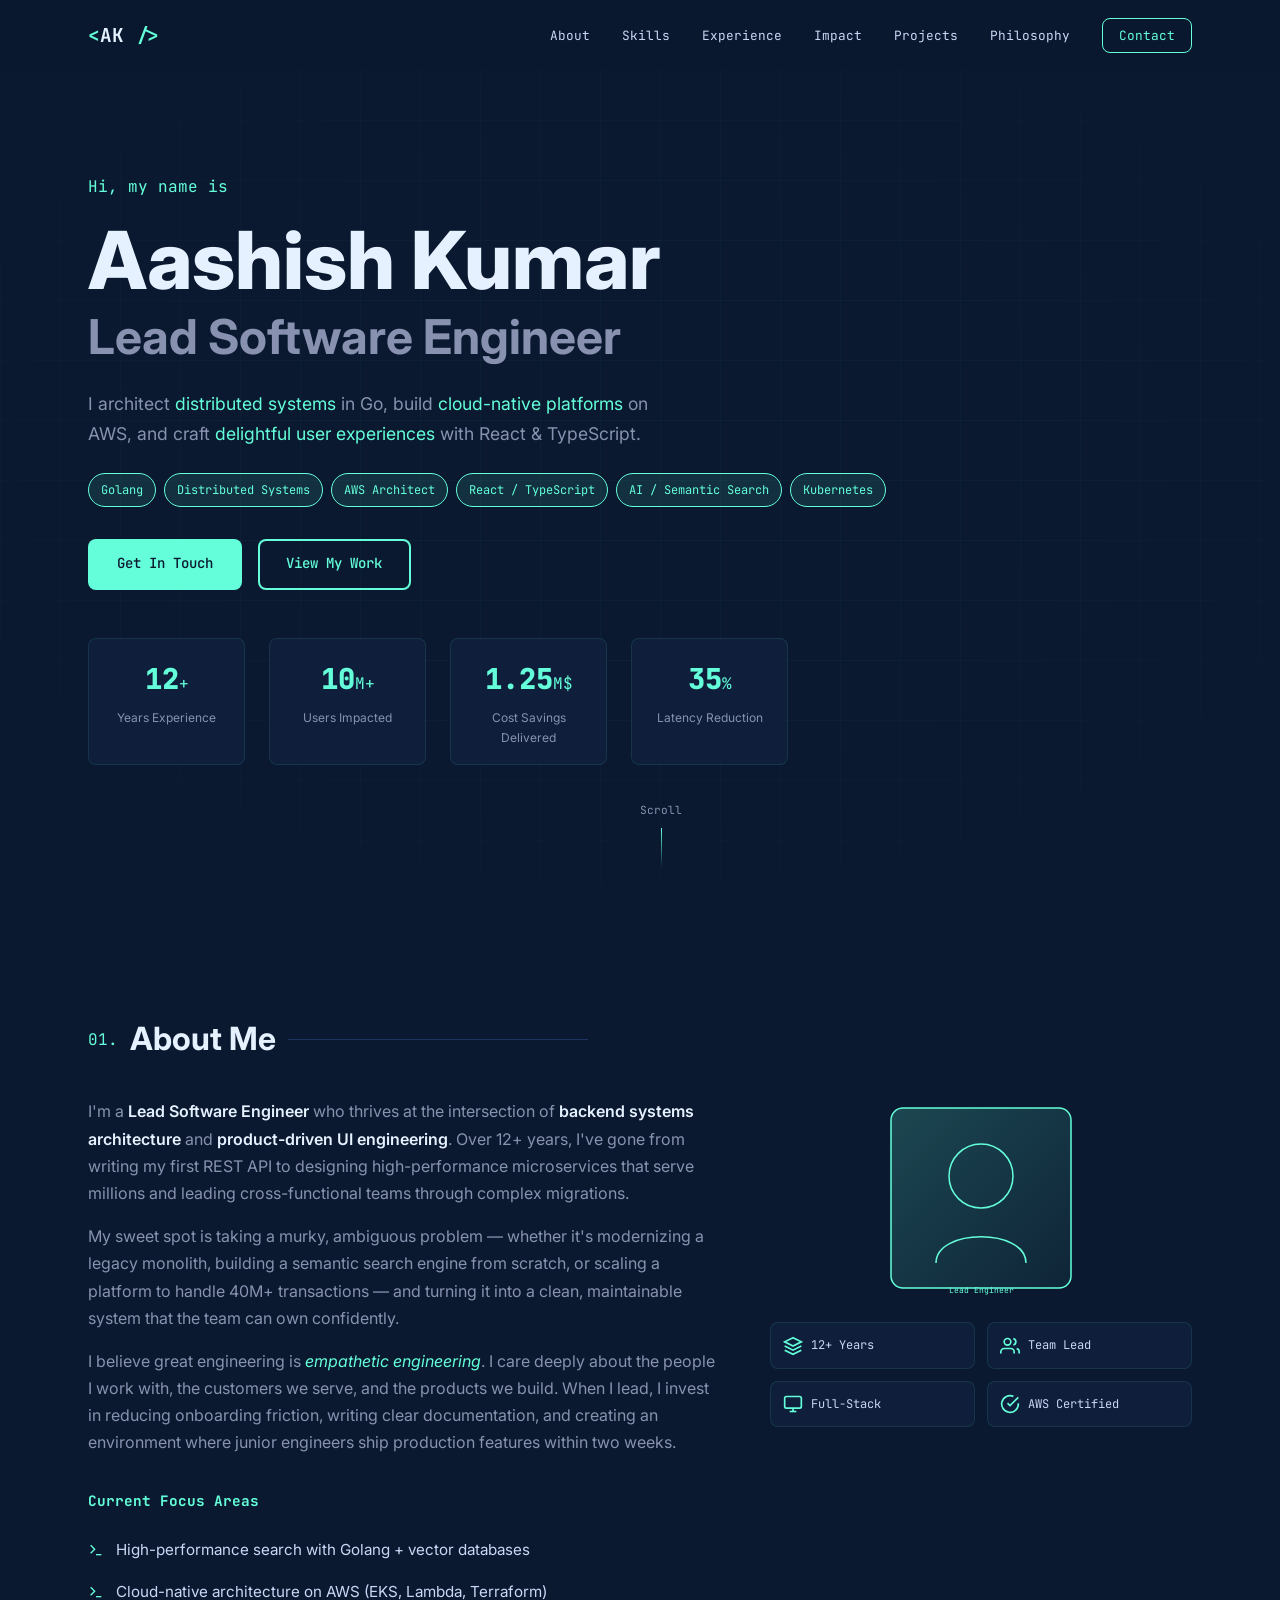
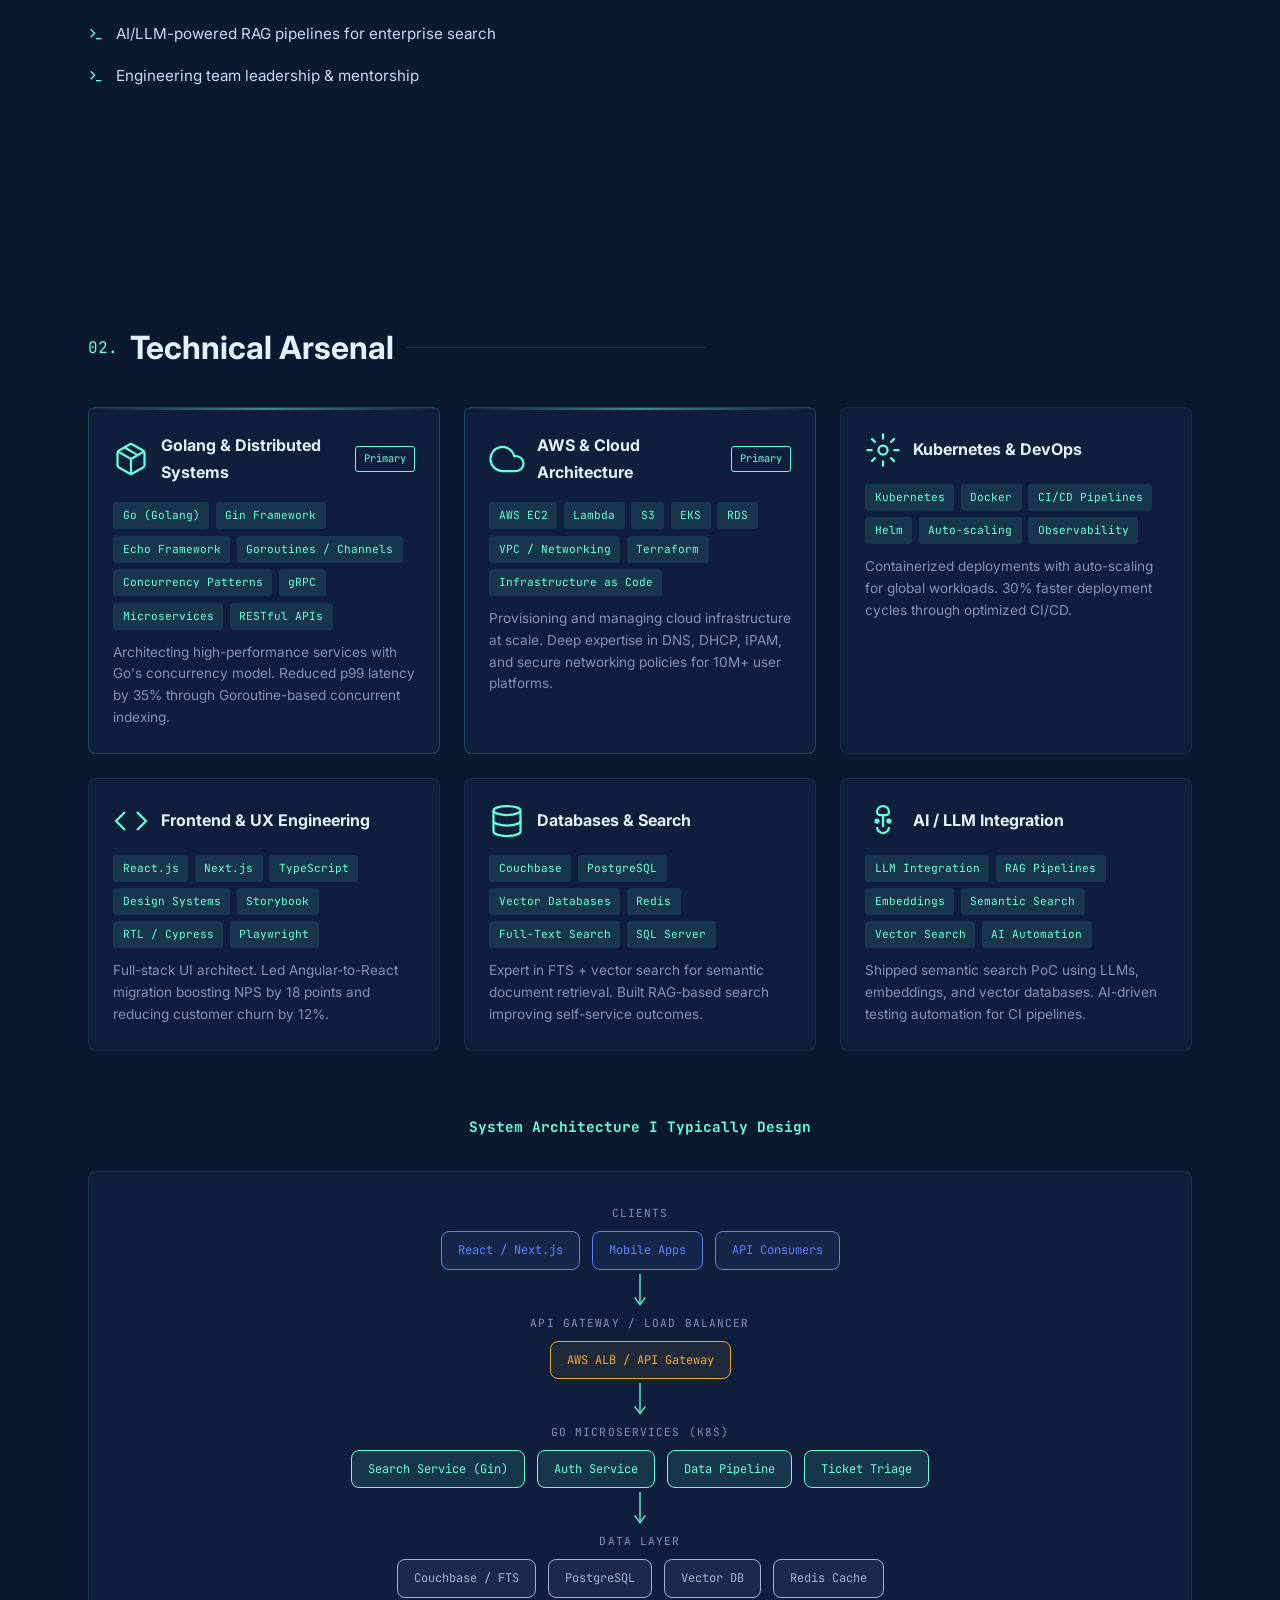
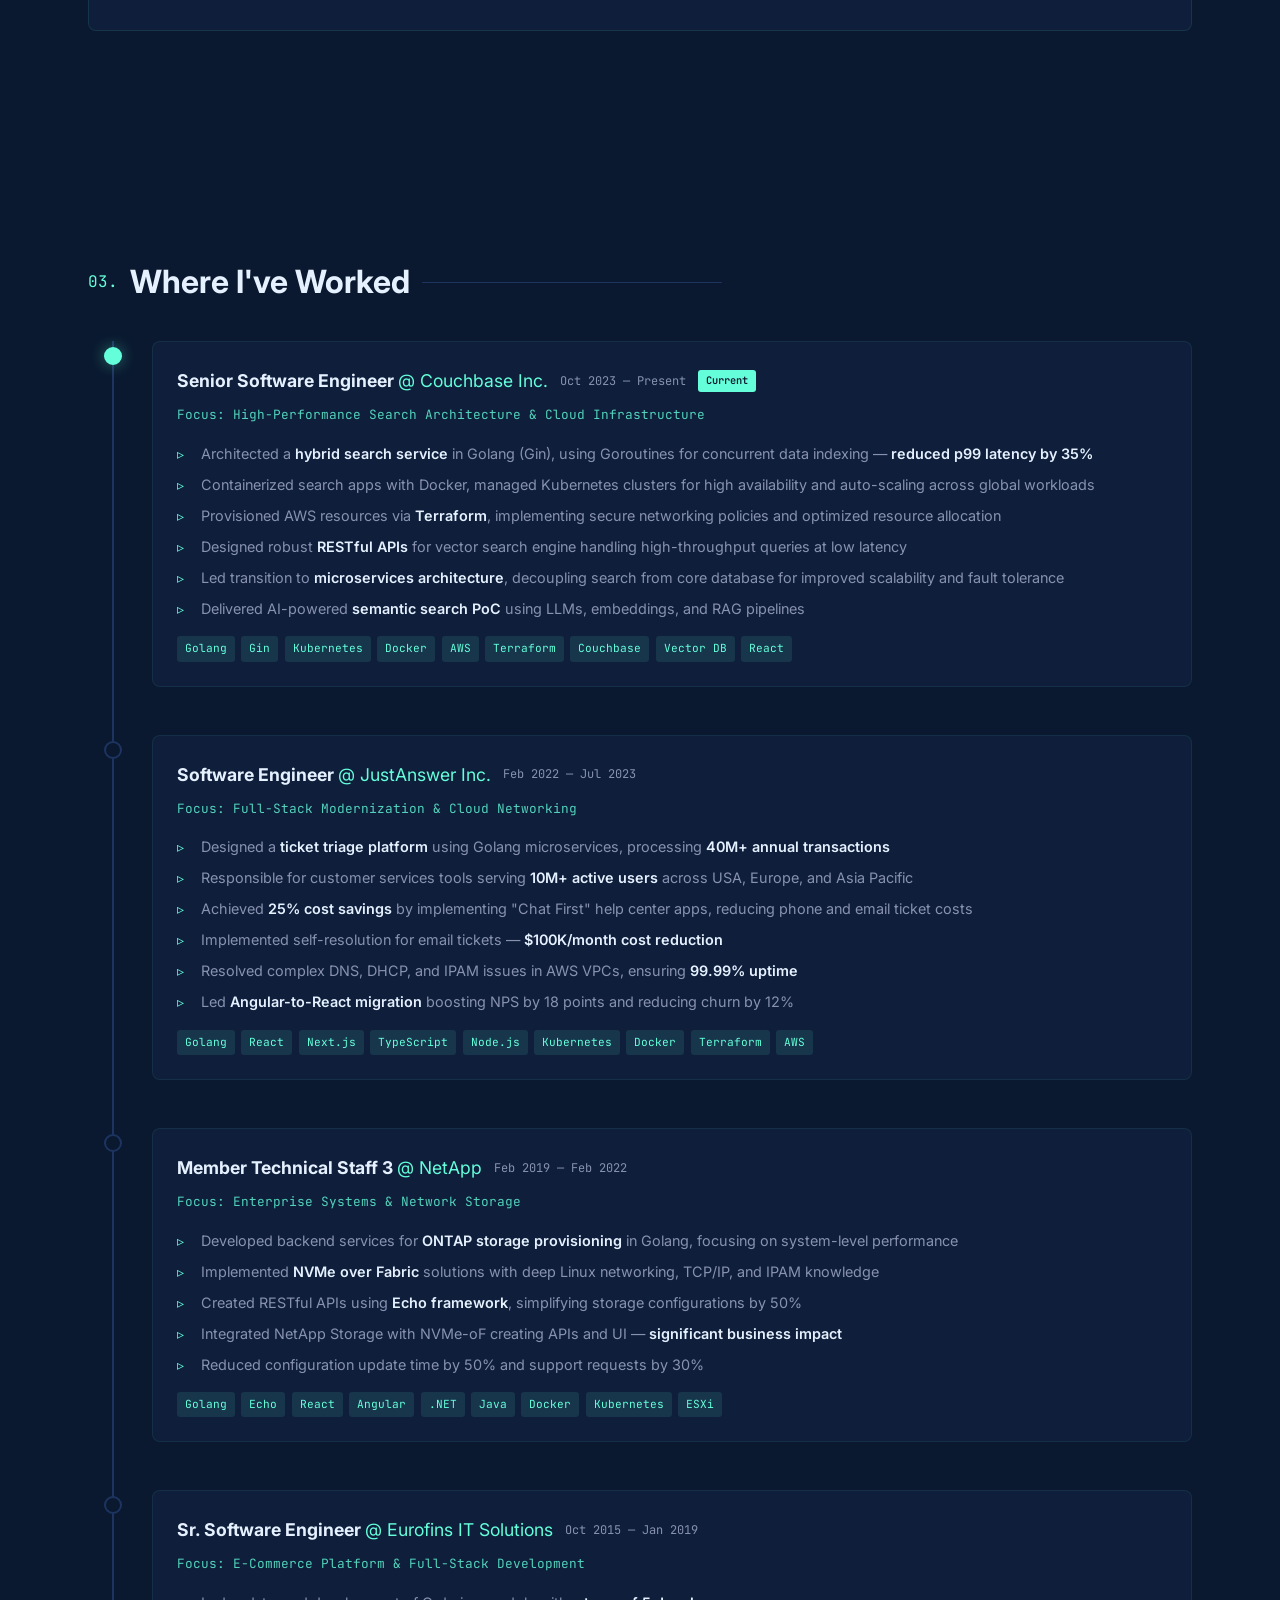
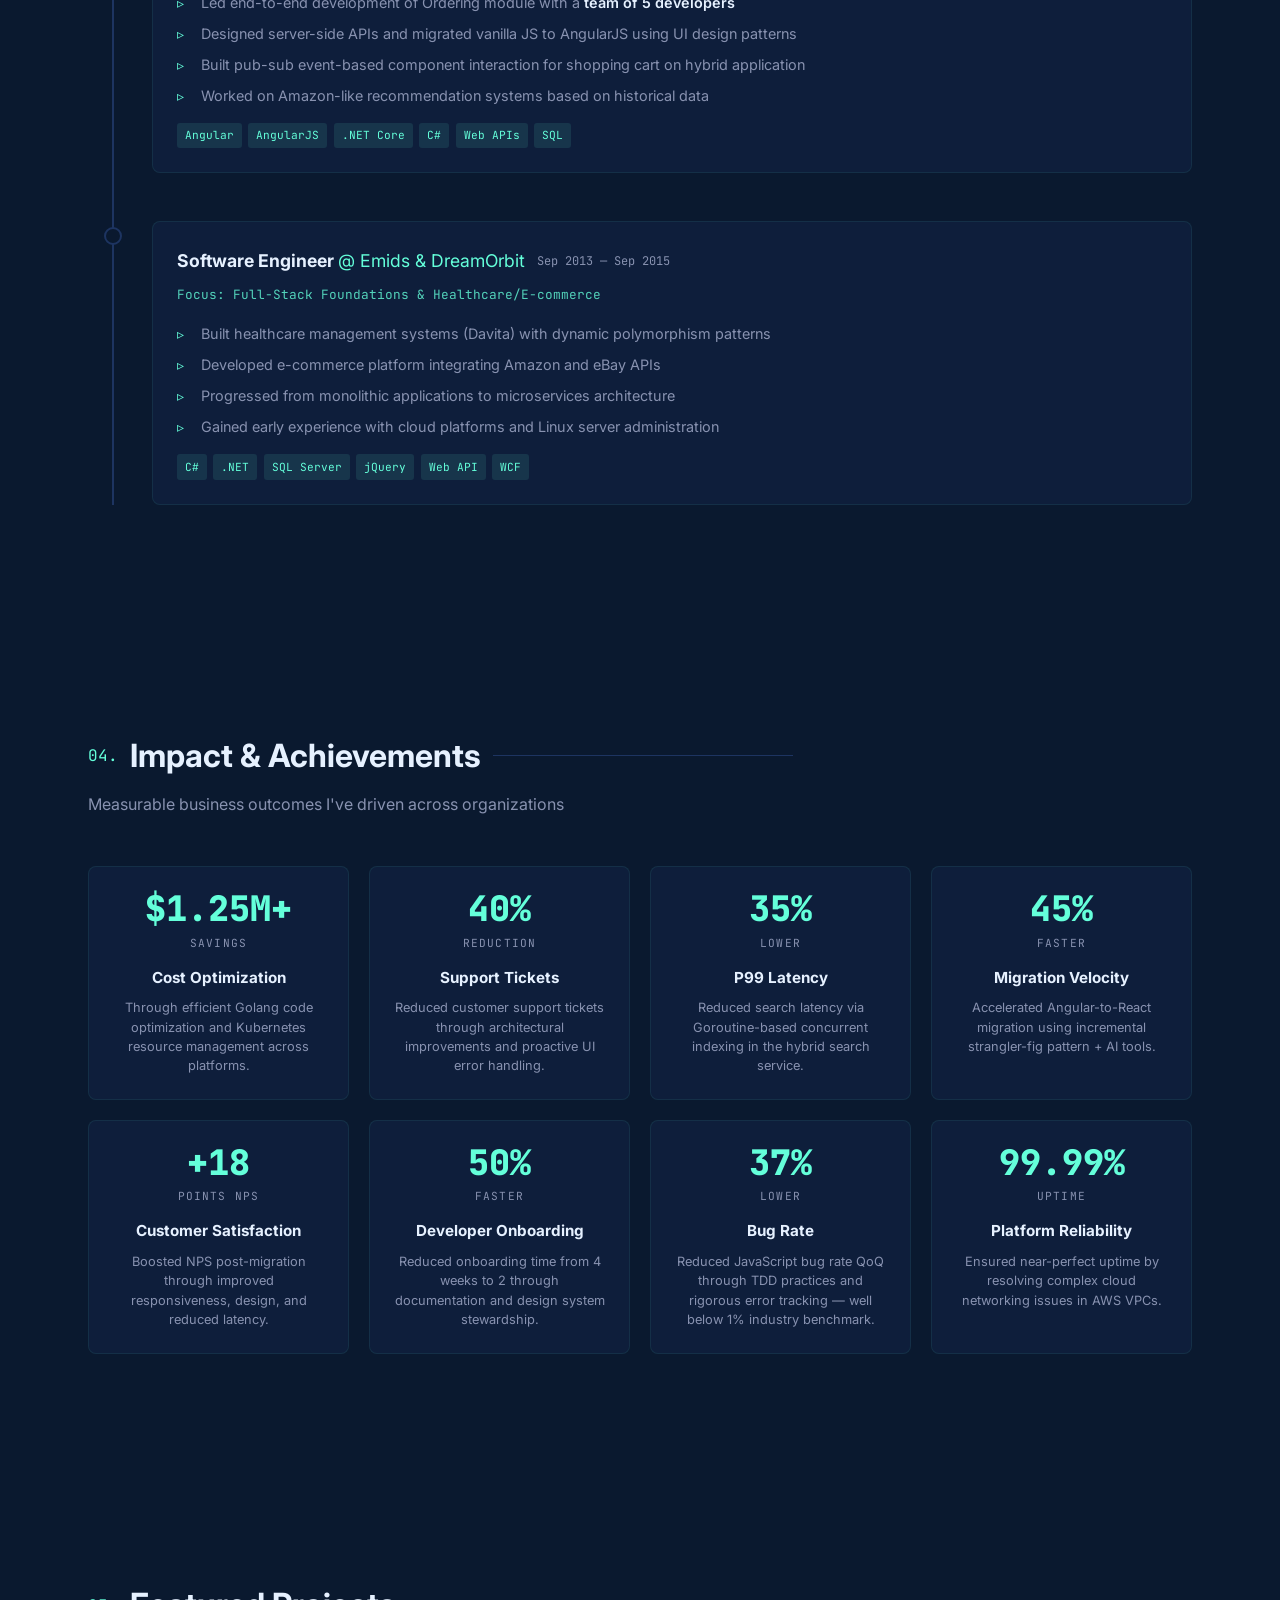
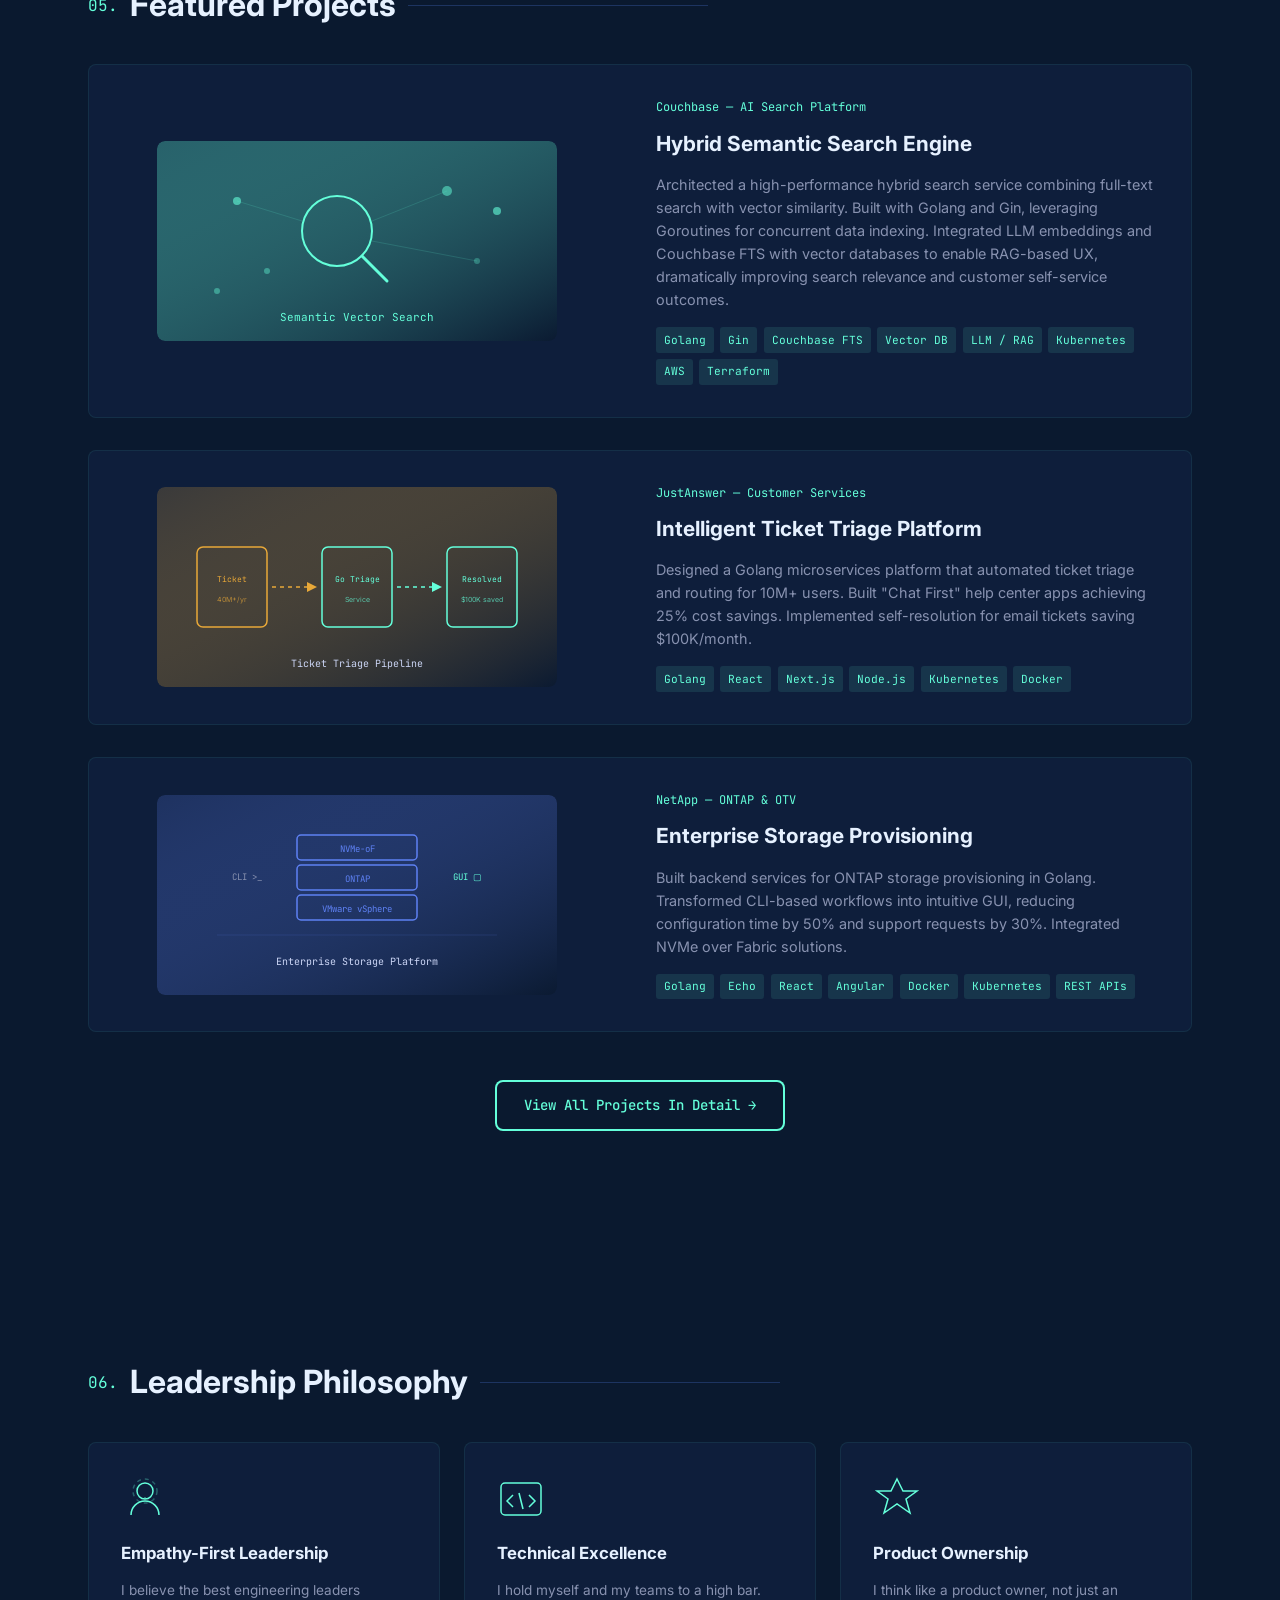
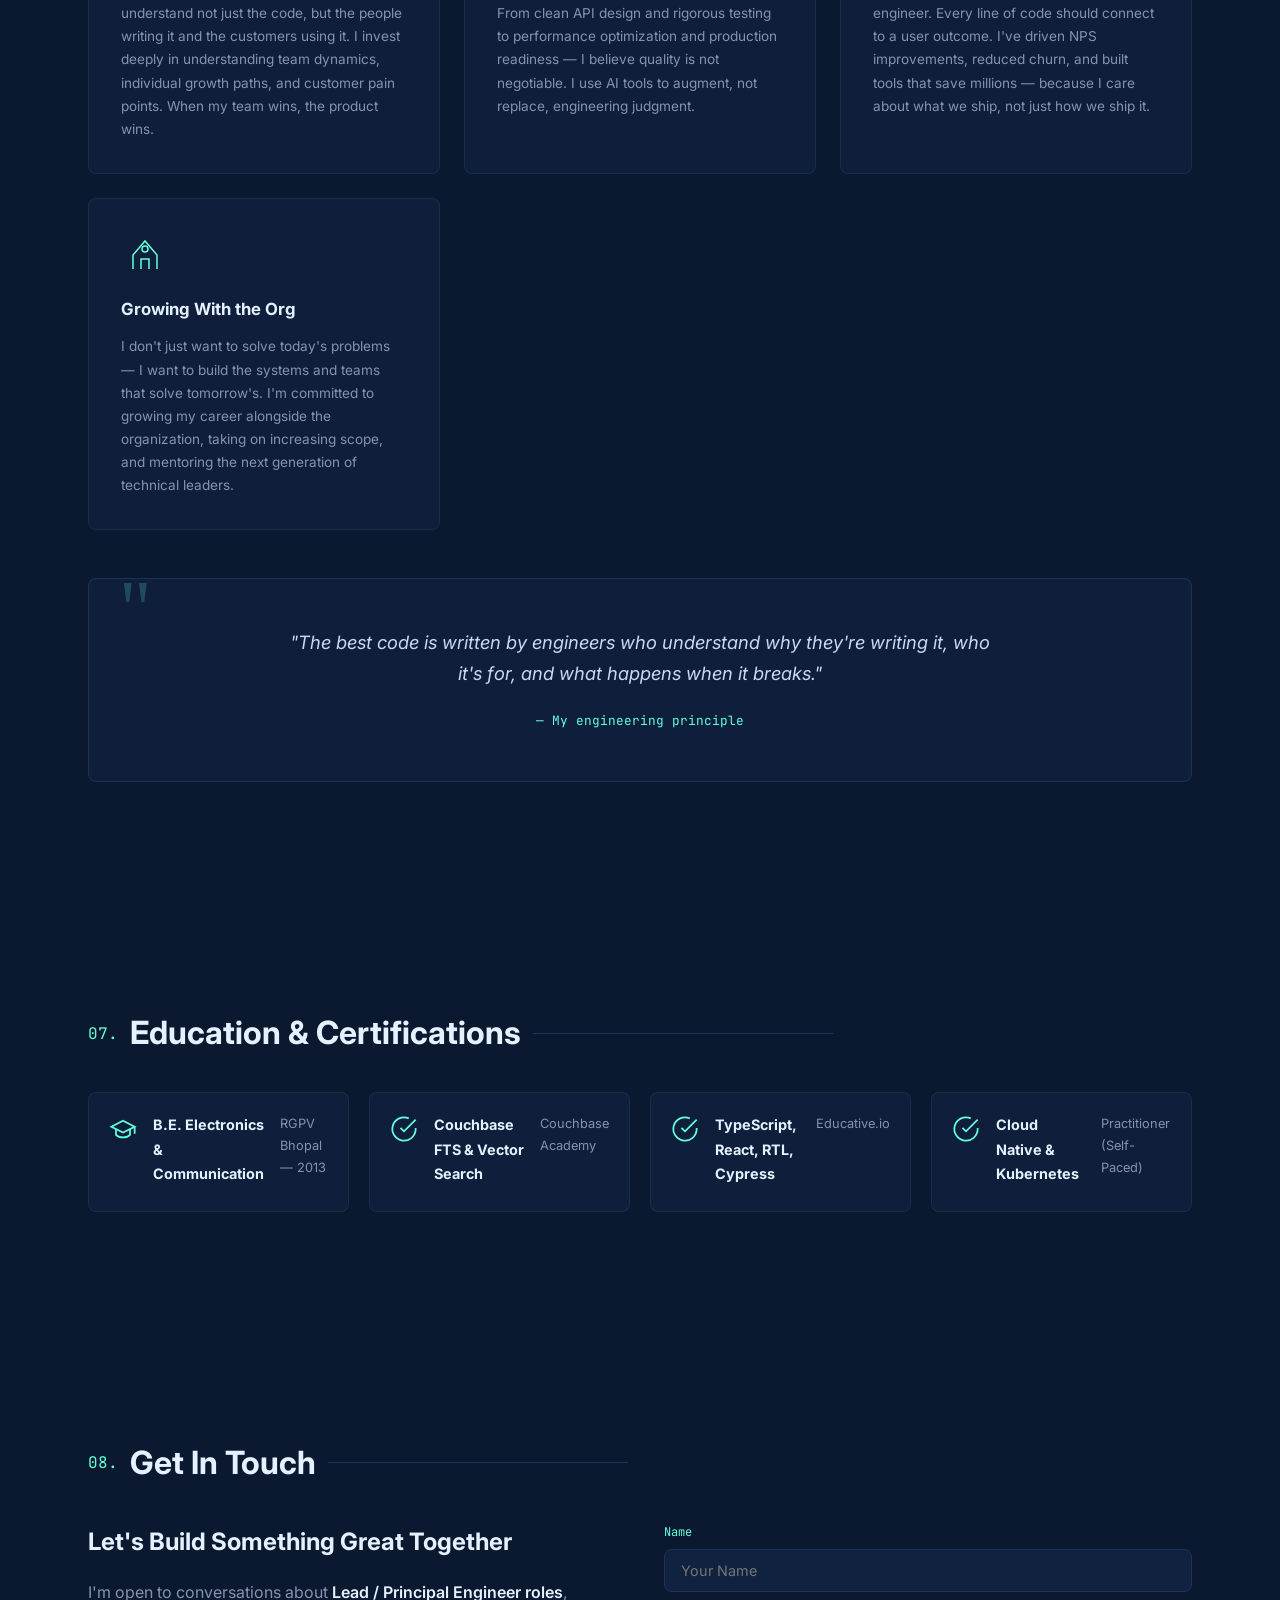
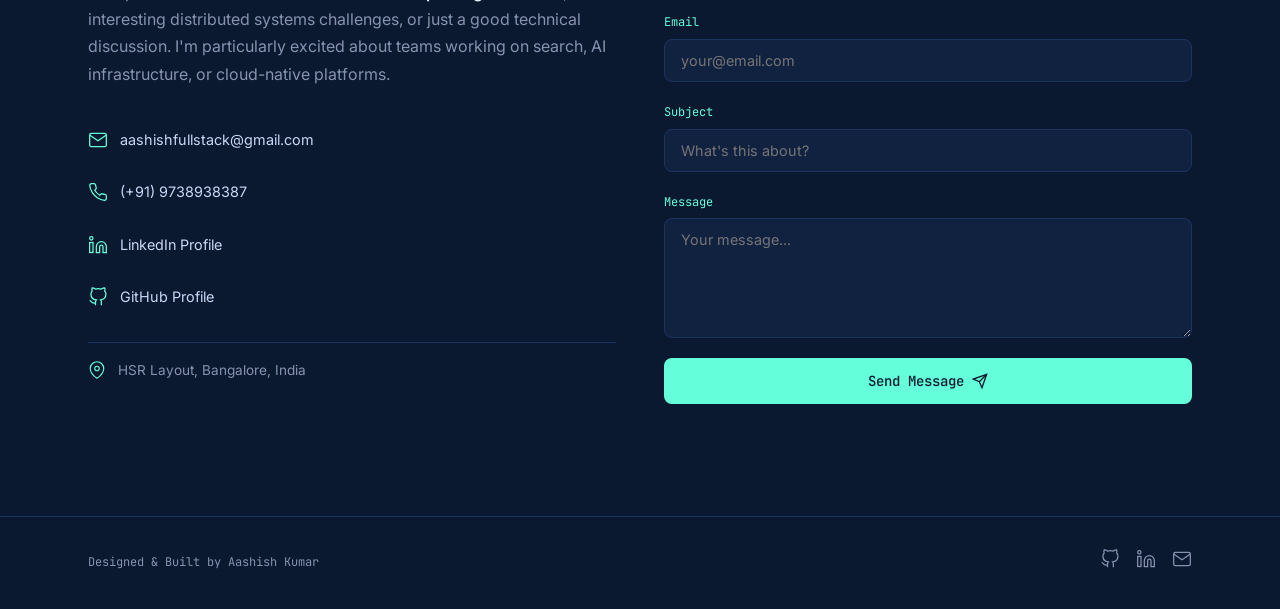
==== index.html @ 38fb61f3 "Initial commit: professional portfolio site" ====
<!DOCTYPE html>
<html lang="en">
<head>
  <meta charset="UTF-8" />
  <meta name="viewport" content="width=device-width, initial-scale=1.0" />
  <title>Aashish Kumar — Lead Software Engineer</title>
  <meta name="description" content="Aashish Kumar — Lead Software Engineer specializing in Golang, Distributed Systems, AWS Cloud Architecture, and Full-Stack Product Engineering." />
  <link rel="stylesheet" href="assets/css/style.css" />
  <link rel="preconnect" href="https://fonts.googleapis.com" />
  <link rel="preconnect" href="https://fonts.gstatic.com" crossorigin />
  <link href="https://fonts.googleapis.com/css2?family=Inter:wght@300;400;500;600;700;800&family=JetBrains+Mono:wght@400;500&display=swap" rel="stylesheet" />
</head>
<body>
  <!-- ========== NAVIGATION ========== -->
  <nav class="nav" id="nav">
    <div class="nav__inner">
      <a href="#hero" class="nav__logo">
        <span class="nav__logo-bracket">&lt;</span>AK<span class="nav__logo-bracket"> /&gt;</span>
      </a>
      <button class="nav__toggle" id="navToggle" aria-label="Toggle menu">
        <span></span><span></span><span></span>
      </button>
      <ul class="nav__links" id="navLinks">
        <li><a href="#about">About</a></li>
        <li><a href="#skills">Skills</a></li>
        <li><a href="#experience">Experience</a></li>
        <li><a href="#achievements">Impact</a></li>
        <li><a href="#projects">Projects</a></li>
        <li><a href="#philosophy">Philosophy</a></li>
        <li><a href="#contact" class="nav__cta">Contact</a></li>
      </ul>
    </div>
  </nav>

  <!-- ========== HERO ========== -->
  <section class="hero" id="hero">
    <div class="hero__bg-grid"></div>
    <div class="hero__particles" id="particles"></div>
    <div class="hero__content">
      <p class="hero__greeting">Hi, my name is</p>
      <h1 class="hero__name">Aashish Kumar</h1>
      <h2 class="hero__title">Lead Software Engineer</h2>
      <p class="hero__subtitle">
        I architect <span class="highlight">distributed systems</span> in Go,
        build <span class="highlight">cloud-native platforms</span> on AWS,
        and craft <span class="highlight">delightful user experiences</span> with React &amp; TypeScript.
      </p>
      <div class="hero__tags">
        <span class="tag">Golang</span>
        <span class="tag">Distributed Systems</span>
        <span class="tag">AWS Architect</span>
        <span class="tag">React / TypeScript</span>
        <span class="tag">AI / Semantic Search</span>
        <span class="tag">Kubernetes</span>
      </div>
      <div class="hero__cta">
        <a href="#contact" class="btn btn--primary">Get In Touch</a>
        <a href="#experience" class="btn btn--outline">View My Work</a>
      </div>
      <div class="hero__stats">
        <div class="hero__stat">
          <span class="hero__stat-number" data-count="12">0</span><span class="hero__stat-plus">+</span>
          <span class="hero__stat-label">Years Experience</span>
        </div>
        <div class="hero__stat">
          <span class="hero__stat-number" data-count="10">0</span><span class="hero__stat-plus">M+</span>
          <span class="hero__stat-label">Users Impacted</span>
        </div>
        <div class="hero__stat">
          <span class="hero__stat-number" data-count="1.25">0</span><span class="hero__stat-plus">M$</span>
          <span class="hero__stat-label">Cost Savings Delivered</span>
        </div>
        <div class="hero__stat">
          <span class="hero__stat-number" data-count="35">0</span><span class="hero__stat-plus">%</span>
          <span class="hero__stat-label">Latency Reduction</span>
        </div>
      </div>
    </div>
    <div class="hero__scroll">
      <span>Scroll</span>
      <div class="hero__scroll-line"></div>
    </div>
  </section>

  <!-- ========== ABOUT ========== -->
  <section class="section about" id="about">
    <div class="container">
      <h2 class="section__heading"><span class="section__number">01.</span> About Me</h2>
      <div class="about__grid">
        <div class="about__text">
          <p>
            I'm a <strong>Lead Software Engineer</strong> who thrives at the intersection of
            <strong>backend systems architecture</strong> and <strong>product-driven UI engineering</strong>.
            Over 12+ years, I've gone from writing my first REST API to designing high-performance
            microservices that serve millions and leading cross-functional teams through complex migrations.
          </p>
          <p>
            My sweet spot is taking a murky, ambiguous problem — whether it's modernizing a legacy monolith,
            building a semantic search engine from scratch, or scaling a platform to handle 40M+ transactions —
            and turning it into a clean, maintainable system that the team can own confidently.
          </p>
          <p>
            I believe great engineering is <em>empathetic engineering</em>. I care deeply about the people
            I work with, the customers we serve, and the products we build. When I lead, I invest in
            reducing onboarding friction, writing clear documentation, and creating an environment where
            junior engineers ship production features within two weeks.
          </p>
          <div class="about__focus-areas">
            <h3>Current Focus Areas</h3>
            <ul>
              <li>
                <svg class="icon" viewBox="0 0 24 24" fill="none" stroke="currentColor" stroke-width="2"><polyline points="4 17 10 11 4 5"/><line x1="12" y1="19" x2="20" y2="19"/></svg>
                High-performance search with Golang + vector databases
              </li>
              <li>
                <svg class="icon" viewBox="0 0 24 24" fill="none" stroke="currentColor" stroke-width="2"><polyline points="4 17 10 11 4 5"/><line x1="12" y1="19" x2="20" y2="19"/></svg>
                Cloud-native architecture on AWS (EKS, Lambda, Terraform)
              </li>
              <li>
                <svg class="icon" viewBox="0 0 24 24" fill="none" stroke="currentColor" stroke-width="2"><polyline points="4 17 10 11 4 5"/><line x1="12" y1="19" x2="20" y2="19"/></svg>
                AI/LLM-powered RAG pipelines for enterprise search
              </li>
              <li>
                <svg class="icon" viewBox="0 0 24 24" fill="none" stroke="currentColor" stroke-width="2"><polyline points="4 17 10 11 4 5"/><line x1="12" y1="19" x2="20" y2="19"/></svg>
                Engineering team leadership &amp; mentorship
              </li>
            </ul>
          </div>
        </div>
        <div class="about__visual">
          <div class="about__avatar">
            <svg viewBox="0 0 200 200" class="about__avatar-svg">
              <defs>
                <linearGradient id="avatarGrad" x1="0%" y1="0%" x2="100%" y2="100%">
                  <stop offset="0%" style="stop-color:#64ffda;stop-opacity:0.2" />
                  <stop offset="100%" style="stop-color:#64ffda;stop-opacity:0.05" />
                </linearGradient>
              </defs>
              <rect x="10" y="10" width="180" height="180" rx="12" fill="url(#avatarGrad)" stroke="#64ffda" stroke-width="1.5"/>
              <circle cx="100" cy="78" r="32" fill="none" stroke="#64ffda" stroke-width="1.5"/>
              <path d="M55 165 C55 130, 145 130, 145 165" fill="none" stroke="#64ffda" stroke-width="1.5"/>
              <text x="100" y="195" text-anchor="middle" fill="#64ffda" font-size="8" font-family="JetBrains Mono">Lead Engineer</text>
            </svg>
          </div>
          <div class="about__info-cards">
            <div class="info-card">
              <div class="info-card__icon">
                <svg viewBox="0 0 24 24" fill="none" stroke="currentColor" stroke-width="2"><path d="M12 2L2 7l10 5 10-5-10-5z"/><path d="M2 17l10 5 10-5"/><path d="M2 12l10 5 10-5"/></svg>
              </div>
              <span>12+ Years</span>
            </div>
            <div class="info-card">
              <div class="info-card__icon">
                <svg viewBox="0 0 24 24" fill="none" stroke="currentColor" stroke-width="2"><path d="M17 21v-2a4 4 0 0 0-4-4H5a4 4 0 0 0-4 4v2"/><circle cx="9" cy="7" r="4"/><path d="M23 21v-2a4 4 0 0 0-3-3.87"/><path d="M16 3.13a4 4 0 0 1 0 7.75"/></svg>
              </div>
              <span>Team Lead</span>
            </div>
            <div class="info-card">
              <div class="info-card__icon">
                <svg viewBox="0 0 24 24" fill="none" stroke="currentColor" stroke-width="2"><rect x="2" y="3" width="20" height="14" rx="2" ry="2"/><line x1="8" y1="21" x2="16" y2="21"/><line x1="12" y1="17" x2="12" y2="21"/></svg>
              </div>
              <span>Full-Stack</span>
            </div>
            <div class="info-card">
              <div class="info-card__icon">
                <svg viewBox="0 0 24 24" fill="none" stroke="currentColor" stroke-width="2"><path d="M22 11.08V12a10 10 0 1 1-5.93-9.14"/><polyline points="22 4 12 14.01 9 11.01"/></svg>
              </div>
              <span>AWS Certified</span>
            </div>
          </div>
        </div>
      </div>
    </div>
  </section>

  <!-- ========== SKILLS ========== -->
  <section class="section skills" id="skills">
    <div class="container">
      <h2 class="section__heading"><span class="section__number">02.</span> Technical Arsenal</h2>
      <div class="skills__grid">
        <!-- Golang & Backend -->
        <div class="skill-card skill-card--featured">
          <div class="skill-card__header">
            <div class="skill-card__icon-wrap">
              <svg viewBox="0 0 24 24" fill="none" stroke="currentColor" stroke-width="1.5"><path d="M16.5 9.4l-9-5.19M21 16V8a2 2 0 0 0-1-1.73l-7-4a2 2 0 0 0-2 0l-7 4A2 2 0 0 0 3 8v8a2 2 0 0 0 1 1.73l7 4a2 2 0 0 0 2 0l7-4A2 2 0 0 0 21 16z"/><polyline points="3.27 6.96 12 12.01 20.73 6.96"/><line x1="12" y1="22.08" x2="12" y2="12"/></svg>
            </div>
            <h3>Golang &amp; Distributed Systems</h3>
            <span class="skill-card__label">Primary</span>
          </div>
          <div class="skill-card__body">
            <div class="skill-tags">
              <span>Go (Golang)</span>
              <span>Gin Framework</span>
              <span>Echo Framework</span>
              <span>Goroutines / Channels</span>
              <span>Concurrency Patterns</span>
              <span>gRPC</span>
              <span>Microservices</span>
              <span>RESTful APIs</span>
            </div>
            <p class="skill-card__desc">Architecting high-performance services with Go's concurrency model. Reduced p99 latency by 35% through Goroutine-based concurrent indexing.</p>
          </div>
        </div>

        <!-- Cloud & AWS -->
        <div class="skill-card skill-card--featured">
          <div class="skill-card__header">
            <div class="skill-card__icon-wrap">
              <svg viewBox="0 0 24 24" fill="none" stroke="currentColor" stroke-width="1.5"><path d="M18 10h-1.26A8 8 0 1 0 9 20h9a5 5 0 0 0 0-10z"/></svg>
            </div>
            <h3>AWS &amp; Cloud Architecture</h3>
            <span class="skill-card__label">Primary</span>
          </div>
          <div class="skill-card__body">
            <div class="skill-tags">
              <span>AWS EC2</span>
              <span>Lambda</span>
              <span>S3</span>
              <span>EKS</span>
              <span>RDS</span>
              <span>VPC / Networking</span>
              <span>Terraform</span>
              <span>Infrastructure as Code</span>
            </div>
            <p class="skill-card__desc">Provisioning and managing cloud infrastructure at scale. Deep expertise in DNS, DHCP, IPAM, and secure networking policies for 10M+ user platforms.</p>
          </div>
        </div>

        <!-- Kubernetes & DevOps -->
        <div class="skill-card">
          <div class="skill-card__header">
            <div class="skill-card__icon-wrap">
              <svg viewBox="0 0 24 24" fill="none" stroke="currentColor" stroke-width="1.5"><circle cx="12" cy="12" r="3"/><path d="M12 1v4M12 19v4M4.22 4.22l2.83 2.83M16.95 16.95l2.83 2.83M1 12h4M19 12h4M4.22 19.78l2.83-2.83M16.95 7.05l2.83-2.83"/></svg>
            </div>
            <h3>Kubernetes &amp; DevOps</h3>
          </div>
          <div class="skill-card__body">
            <div class="skill-tags">
              <span>Kubernetes</span>
              <span>Docker</span>
              <span>CI/CD Pipelines</span>
              <span>Helm</span>
              <span>Auto-scaling</span>
              <span>Observability</span>
            </div>
            <p class="skill-card__desc">Containerized deployments with auto-scaling for global workloads. 30% faster deployment cycles through optimized CI/CD.</p>
          </div>
        </div>

        <!-- Frontend -->
        <div class="skill-card">
          <div class="skill-card__header">
            <div class="skill-card__icon-wrap">
              <svg viewBox="0 0 24 24" fill="none" stroke="currentColor" stroke-width="1.5"><polyline points="16 18 22 12 16 6"/><polyline points="8 6 2 12 8 18"/></svg>
            </div>
            <h3>Frontend &amp; UX Engineering</h3>
          </div>
          <div class="skill-card__body">
            <div class="skill-tags">
              <span>React.js</span>
              <span>Next.js</span>
              <span>TypeScript</span>
              <span>Design Systems</span>
              <span>Storybook</span>
              <span>RTL / Cypress</span>
              <span>Playwright</span>
            </div>
            <p class="skill-card__desc">Full-stack UI architect. Led Angular-to-React migration boosting NPS by 18 points and reducing customer churn by 12%.</p>
          </div>
        </div>

        <!-- Databases -->
        <div class="skill-card">
          <div class="skill-card__header">
            <div class="skill-card__icon-wrap">
              <svg viewBox="0 0 24 24" fill="none" stroke="currentColor" stroke-width="1.5"><ellipse cx="12" cy="5" rx="9" ry="3"/><path d="M21 12c0 1.66-4 3-9 3s-9-1.34-9-3"/><path d="M3 5v14c0 1.66 4 3 9 3s9-1.34 9-3V5"/></svg>
            </div>
            <h3>Databases &amp; Search</h3>
          </div>
          <div class="skill-card__body">
            <div class="skill-tags">
              <span>Couchbase</span>
              <span>PostgreSQL</span>
              <span>Vector Databases</span>
              <span>Redis</span>
              <span>Full-Text Search</span>
              <span>SQL Server</span>
            </div>
            <p class="skill-card__desc">Expert in FTS + vector search for semantic document retrieval. Built RAG-based search improving self-service outcomes.</p>
          </div>
        </div>

        <!-- AI & ML -->
        <div class="skill-card">
          <div class="skill-card__header">
            <div class="skill-card__icon-wrap">
              <svg viewBox="0 0 24 24" fill="none" stroke="currentColor" stroke-width="1.5"><path d="M12 2a4 4 0 0 1 4 4c0 1.1-.9 2-2 2h-4a2 2 0 0 1-2-2 4 4 0 0 1 4-4z"/><path d="M12 8v8"/><path d="M8 16a4 4 0 0 0 8 0"/><circle cx="8" cy="12" r="1"/><circle cx="16" cy="12" r="1"/></svg>
            </div>
            <h3>AI / LLM Integration</h3>
          </div>
          <div class="skill-card__body">
            <div class="skill-tags">
              <span>LLM Integration</span>
              <span>RAG Pipelines</span>
              <span>Embeddings</span>
              <span>Semantic Search</span>
              <span>Vector Search</span>
              <span>AI Automation</span>
            </div>
            <p class="skill-card__desc">Shipped semantic search PoC using LLMs, embeddings, and vector databases. AI-driven testing automation for CI pipelines.</p>
          </div>
        </div>
      </div>

      <!-- Architecture Diagram -->
      <div class="skills__architecture">
        <h3>System Architecture I Typically Design</h3>
        <div class="architecture-diagram">
          <div class="arch-layer">
            <div class="arch-label">Clients</div>
            <div class="arch-nodes">
              <div class="arch-node arch-node--client">React / Next.js</div>
              <div class="arch-node arch-node--client">Mobile Apps</div>
              <div class="arch-node arch-node--client">API Consumers</div>
            </div>
          </div>
          <div class="arch-arrow">
            <svg viewBox="0 0 24 40" fill="none" stroke="#64ffda" stroke-width="1.5"><line x1="12" y1="0" x2="12" y2="32"/><polyline points="6 26 12 34 18 26"/></svg>
          </div>
          <div class="arch-layer">
            <div class="arch-label">API Gateway / Load Balancer</div>
            <div class="arch-nodes">
              <div class="arch-node arch-node--infra">AWS ALB / API Gateway</div>
            </div>
          </div>
          <div class="arch-arrow">
            <svg viewBox="0 0 24 40" fill="none" stroke="#64ffda" stroke-width="1.5"><line x1="12" y1="0" x2="12" y2="32"/><polyline points="6 26 12 34 18 26"/></svg>
          </div>
          <div class="arch-layer">
            <div class="arch-label">Go Microservices (K8s)</div>
            <div class="arch-nodes">
              <div class="arch-node arch-node--go">Search Service (Gin)</div>
              <div class="arch-node arch-node--go">Auth Service</div>
              <div class="arch-node arch-node--go">Data Pipeline</div>
              <div class="arch-node arch-node--go">Ticket Triage</div>
            </div>
          </div>
          <div class="arch-arrow">
            <svg viewBox="0 0 24 40" fill="none" stroke="#64ffda" stroke-width="1.5"><line x1="12" y1="0" x2="12" y2="32"/><polyline points="6 26 12 34 18 26"/></svg>
          </div>
          <div class="arch-layer">
            <div class="arch-label">Data Layer</div>
            <div class="arch-nodes">
              <div class="arch-node arch-node--data">Couchbase / FTS</div>
              <div class="arch-node arch-node--data">PostgreSQL</div>
              <div class="arch-node arch-node--data">Vector DB</div>
              <div class="arch-node arch-node--data">Redis Cache</div>
            </div>
          </div>
        </div>
      </div>
    </div>
  </section>

  <!-- ========== EXPERIENCE ========== -->
  <section class="section experience" id="experience">
    <div class="container">
      <h2 class="section__heading"><span class="section__number">03.</span> Where I've Worked</h2>
      <div class="timeline">
        <!-- Couchbase -->
        <div class="timeline__item timeline__item--active">
          <div class="timeline__marker"></div>
          <div class="timeline__content">
            <div class="timeline__header">
              <h3>Senior Software Engineer <span class="timeline__company">@ Couchbase Inc.</span></h3>
              <span class="timeline__date">Oct 2023 — Present</span>
              <span class="timeline__badge">Current</span>
            </div>
            <p class="timeline__focus">Focus: High-Performance Search Architecture &amp; Cloud Infrastructure</p>
            <ul class="timeline__highlights">
              <li>Architected a <strong>hybrid search service</strong> in Golang (Gin), using Goroutines for concurrent data indexing — <strong>reduced p99 latency by 35%</strong></li>
              <li>Containerized search apps with Docker, managed Kubernetes clusters for high availability and auto-scaling across global workloads</li>
              <li>Provisioned AWS resources via <strong>Terraform</strong>, implementing secure networking policies and optimized resource allocation</li>
              <li>Designed robust <strong>RESTful APIs</strong> for vector search engine handling high-throughput queries at low latency</li>
              <li>Led transition to <strong>microservices architecture</strong>, decoupling search from core database for improved scalability and fault tolerance</li>
              <li>Delivered AI-powered <strong>semantic search PoC</strong> using LLMs, embeddings, and RAG pipelines</li>
            </ul>
            <div class="timeline__tech">
              <span>Golang</span><span>Gin</span><span>Kubernetes</span><span>Docker</span><span>AWS</span><span>Terraform</span><span>Couchbase</span><span>Vector DB</span><span>React</span>
            </div>
          </div>
        </div>

        <!-- JustAnswer -->
        <div class="timeline__item">
          <div class="timeline__marker"></div>
          <div class="timeline__content">
            <div class="timeline__header">
              <h3>Software Engineer <span class="timeline__company">@ JustAnswer Inc.</span></h3>
              <span class="timeline__date">Feb 2022 — Jul 2023</span>
            </div>
            <p class="timeline__focus">Focus: Full-Stack Modernization &amp; Cloud Networking</p>
            <ul class="timeline__highlights">
              <li>Designed a <strong>ticket triage platform</strong> using Golang microservices, processing <strong>40M+ annual transactions</strong></li>
              <li>Responsible for customer services tools serving <strong>10M+ active users</strong> across USA, Europe, and Asia Pacific</li>
              <li>Achieved <strong>25% cost savings</strong> by implementing "Chat First" help center apps, reducing phone and email ticket costs</li>
              <li>Implemented self-resolution for email tickets — <strong>$100K/month cost reduction</strong></li>
              <li>Resolved complex DNS, DHCP, and IPAM issues in AWS VPCs, ensuring <strong>99.99% uptime</strong></li>
              <li>Led <strong>Angular-to-React migration</strong> boosting NPS by 18 points and reducing churn by 12%</li>
            </ul>
            <div class="timeline__tech">
              <span>Golang</span><span>React</span><span>Next.js</span><span>TypeScript</span><span>Node.js</span><span>Kubernetes</span><span>Docker</span><span>Terraform</span><span>AWS</span>
            </div>
          </div>
        </div>

        <!-- NetApp -->
        <div class="timeline__item">
          <div class="timeline__marker"></div>
          <div class="timeline__content">
            <div class="timeline__header">
              <h3>Member Technical Staff 3 <span class="timeline__company">@ NetApp</span></h3>
              <span class="timeline__date">Feb 2019 — Feb 2022</span>
            </div>
            <p class="timeline__focus">Focus: Enterprise Systems &amp; Network Storage</p>
            <ul class="timeline__highlights">
              <li>Developed backend services for <strong>ONTAP storage provisioning</strong> in Golang, focusing on system-level performance</li>
              <li>Implemented <strong>NVMe over Fabric</strong> solutions with deep Linux networking, TCP/IP, and IPAM knowledge</li>
              <li>Created RESTful APIs using <strong>Echo framework</strong>, simplifying storage configurations by 50%</li>
              <li>Integrated NetApp Storage with NVMe-oF creating APIs and UI — <strong>significant business impact</strong></li>
              <li>Reduced configuration update time by 50% and support requests by 30%</li>
            </ul>
            <div class="timeline__tech">
              <span>Golang</span><span>Echo</span><span>React</span><span>Angular</span><span>.NET</span><span>Java</span><span>Docker</span><span>Kubernetes</span><span>ESXi</span>
            </div>
          </div>
        </div>

        <!-- Eurofins -->
        <div class="timeline__item">
          <div class="timeline__marker"></div>
          <div class="timeline__content">
            <div class="timeline__header">
              <h3>Sr. Software Engineer <span class="timeline__company">@ Eurofins IT Solutions</span></h3>
              <span class="timeline__date">Oct 2015 — Jan 2019</span>
            </div>
            <p class="timeline__focus">Focus: E-Commerce Platform &amp; Full-Stack Development</p>
            <ul class="timeline__highlights">
              <li>Led end-to-end development of Ordering module with a <strong>team of 5 developers</strong></li>
              <li>Designed server-side APIs and migrated vanilla JS to AngularJS using UI design patterns</li>
              <li>Built pub-sub event-based component interaction for shopping cart on hybrid application</li>
              <li>Worked on Amazon-like recommendation systems based on historical data</li>
            </ul>
            <div class="timeline__tech">
              <span>Angular</span><span>AngularJS</span><span>.NET Core</span><span>C#</span><span>Web APIs</span><span>SQL</span>
            </div>
          </div>
        </div>

        <!-- Early Career -->
        <div class="timeline__item">
          <div class="timeline__marker"></div>
          <div class="timeline__content">
            <div class="timeline__header">
              <h3>Software Engineer <span class="timeline__company">@ Emids &amp; DreamOrbit</span></h3>
              <span class="timeline__date">Sep 2013 — Sep 2015</span>
            </div>
            <p class="timeline__focus">Focus: Full-Stack Foundations &amp; Healthcare/E-commerce</p>
            <ul class="timeline__highlights">
              <li>Built healthcare management systems (Davita) with dynamic polymorphism patterns</li>
              <li>Developed e-commerce platform integrating Amazon and eBay APIs</li>
              <li>Progressed from monolithic applications to microservices architecture</li>
              <li>Gained early experience with cloud platforms and Linux server administration</li>
            </ul>
            <div class="timeline__tech">
              <span>C#</span><span>.NET</span><span>SQL Server</span><span>jQuery</span><span>Web API</span><span>WCF</span>
            </div>
          </div>
        </div>
      </div>
    </div>
  </section>

  <!-- ========== ACHIEVEMENTS ========== -->
  <section class="section achievements" id="achievements">
    <div class="container">
      <h2 class="section__heading"><span class="section__number">04.</span> Impact &amp; Achievements</h2>
      <p class="section__subtitle">Measurable business outcomes I've driven across organizations</p>

      <div class="achievements__grid">
        <div class="achievement-card">
          <div class="achievement-card__metric">
            <span class="achievement-card__number">$1.25M+</span>
            <span class="achievement-card__unit">Savings</span>
          </div>
          <h3>Cost Optimization</h3>
          <p>Through efficient Golang code optimization and Kubernetes resource management across platforms.</p>
        </div>

        <div class="achievement-card">
          <div class="achievement-card__metric">
            <span class="achievement-card__number">40%</span>
            <span class="achievement-card__unit">Reduction</span>
          </div>
          <h3>Support Tickets</h3>
          <p>Reduced customer support tickets through architectural improvements and proactive UI error handling.</p>
        </div>

        <div class="achievement-card">
          <div class="achievement-card__metric">
            <span class="achievement-card__number">35%</span>
            <span class="achievement-card__unit">Lower</span>
          </div>
          <h3>P99 Latency</h3>
          <p>Reduced search latency via Goroutine-based concurrent indexing in the hybrid search service.</p>
        </div>

        <div class="achievement-card">
          <div class="achievement-card__metric">
            <span class="achievement-card__number">45%</span>
            <span class="achievement-card__unit">Faster</span>
          </div>
          <h3>Migration Velocity</h3>
          <p>Accelerated Angular-to-React migration using incremental strangler-fig pattern + AI tools.</p>
        </div>

        <div class="achievement-card">
          <div class="achievement-card__metric">
            <span class="achievement-card__number">+18</span>
            <span class="achievement-card__unit">Points NPS</span>
          </div>
          <h3>Customer Satisfaction</h3>
          <p>Boosted NPS post-migration through improved responsiveness, design, and reduced latency.</p>
        </div>

        <div class="achievement-card">
          <div class="achievement-card__metric">
            <span class="achievement-card__number">50%</span>
            <span class="achievement-card__unit">Faster</span>
          </div>
          <h3>Developer Onboarding</h3>
          <p>Reduced onboarding time from 4 weeks to 2 through documentation and design system stewardship.</p>
        </div>

        <div class="achievement-card">
          <div class="achievement-card__metric">
            <span class="achievement-card__number">37%</span>
            <span class="achievement-card__unit">Lower</span>
          </div>
          <h3>Bug Rate</h3>
          <p>Reduced JavaScript bug rate QoQ through TDD practices and rigorous error tracking — well below 1% industry benchmark.</p>
        </div>

        <div class="achievement-card">
          <div class="achievement-card__metric">
            <span class="achievement-card__number">99.99%</span>
            <span class="achievement-card__unit">Uptime</span>
          </div>
          <h3>Platform Reliability</h3>
          <p>Ensured near-perfect uptime by resolving complex cloud networking issues in AWS VPCs.</p>
        </div>
      </div>
    </div>
  </section>

  <!-- ========== PROJECTS ========== -->
  <section class="section projects" id="projects">
    <div class="container">
      <h2 class="section__heading"><span class="section__number">05.</span> Featured Projects</h2>

      <div class="projects__grid">
        <!-- Project 1 -->
        <div class="project-card project-card--large">
          <div class="project-card__visual">
            <svg viewBox="0 0 400 200" class="project-illustration">
              <defs>
                <linearGradient id="searchGrad" x1="0%" y1="0%" x2="100%" y2="100%">
                  <stop offset="0%" style="stop-color:#64ffda;stop-opacity:0.3"/>
                  <stop offset="100%" style="stop-color:#0a192f;stop-opacity:0.8"/>
                </linearGradient>
              </defs>
              <rect width="400" height="200" fill="url(#searchGrad)" rx="8"/>
              <!-- Search icon -->
              <circle cx="180" cy="90" r="35" fill="none" stroke="#64ffda" stroke-width="2"/>
              <line x1="205" y1="115" x2="230" y2="140" stroke="#64ffda" stroke-width="3" stroke-linecap="round"/>
              <!-- Vector dots -->
              <circle cx="80" cy="60" r="4" fill="#64ffda" opacity="0.6"/><circle cx="110" cy="130" r="3" fill="#64ffda" opacity="0.4"/>
              <circle cx="290" cy="50" r="5" fill="#64ffda" opacity="0.5"/><circle cx="320" cy="120" r="3" fill="#64ffda" opacity="0.3"/>
              <circle cx="340" cy="70" r="4" fill="#64ffda" opacity="0.6"/><circle cx="60" cy="150" r="3" fill="#64ffda" opacity="0.4"/>
              <!-- Connection lines -->
              <line x1="80" y1="60" x2="145" y2="80" stroke="#64ffda" stroke-width="0.5" opacity="0.3"/>
              <line x1="215" y1="80" x2="290" y2="50" stroke="#64ffda" stroke-width="0.5" opacity="0.3"/>
              <line x1="215" y1="100" x2="320" y2="120" stroke="#64ffda" stroke-width="0.5" opacity="0.3"/>
              <text x="200" y="180" text-anchor="middle" fill="#64ffda" font-family="JetBrains Mono" font-size="11">Semantic Vector Search</text>
            </svg>
          </div>
          <div class="project-card__content">
            <span class="project-card__label">Couchbase — AI Search Platform</span>
            <h3>Hybrid Semantic Search Engine</h3>
            <p>Architected a high-performance hybrid search service combining full-text search with vector similarity. Built with Golang and Gin, leveraging Goroutines for concurrent data indexing. Integrated LLM embeddings and Couchbase FTS with vector databases to enable RAG-based UX, dramatically improving search relevance and customer self-service outcomes.</p>
            <div class="project-card__tech">
              <span>Golang</span><span>Gin</span><span>Couchbase FTS</span><span>Vector DB</span><span>LLM / RAG</span><span>Kubernetes</span><span>AWS</span><span>Terraform</span>
            </div>
          </div>
        </div>

        <!-- Project 2 -->
        <div class="project-card">
          <div class="project-card__visual">
            <svg viewBox="0 0 400 200" class="project-illustration">
              <defs>
                <linearGradient id="ticketGrad" x1="0%" y1="0%" x2="100%" y2="100%">
                  <stop offset="0%" style="stop-color:#e8a838;stop-opacity:0.2"/>
                  <stop offset="100%" style="stop-color:#0a192f;stop-opacity:0.8"/>
                </linearGradient>
              </defs>
              <rect width="400" height="200" fill="url(#ticketGrad)" rx="8"/>
              <!-- Ticket flow -->
              <rect x="40" y="60" width="70" height="80" rx="6" fill="none" stroke="#e8a838" stroke-width="1.5"/>
              <text x="75" y="95" text-anchor="middle" fill="#e8a838" font-size="8" font-family="JetBrains Mono">Ticket</text>
              <text x="75" y="115" text-anchor="middle" fill="#e8a838" font-size="7" opacity="0.7">40M+/yr</text>
              <line x1="115" y1="100" x2="155" y2="100" stroke="#e8a838" stroke-width="1.5" stroke-dasharray="4"/>
              <polygon points="150,95 160,100 150,105" fill="#e8a838"/>
              <rect x="165" y="60" width="70" height="80" rx="6" fill="none" stroke="#64ffda" stroke-width="1.5"/>
              <text x="200" y="95" text-anchor="middle" fill="#64ffda" font-size="8" font-family="JetBrains Mono">Go Triage</text>
              <text x="200" y="115" text-anchor="middle" fill="#64ffda" font-size="7" opacity="0.7">Service</text>
              <line x1="240" y1="100" x2="280" y2="100" stroke="#64ffda" stroke-width="1.5" stroke-dasharray="4"/>
              <polygon points="275,95 285,100 275,105" fill="#64ffda"/>
              <rect x="290" y="60" width="70" height="80" rx="6" fill="none" stroke="#64ffda" stroke-width="1.5"/>
              <text x="325" y="95" text-anchor="middle" fill="#64ffda" font-size="8" font-family="JetBrains Mono">Resolved</text>
              <text x="325" y="115" text-anchor="middle" fill="#64ffda" font-size="7" opacity="0.7">$100K saved</text>
              <text x="200" y="180" text-anchor="middle" fill="#ccd6f6" font-family="JetBrains Mono" font-size="10">Ticket Triage Pipeline</text>
            </svg>
          </div>
          <div class="project-card__content">
            <span class="project-card__label">JustAnswer — Customer Services</span>
            <h3>Intelligent Ticket Triage Platform</h3>
            <p>Designed a Golang microservices platform that automated ticket triage and routing for 10M+ users. Built "Chat First" help center apps achieving 25% cost savings. Implemented self-resolution for email tickets saving $100K/month.</p>
            <div class="project-card__tech">
              <span>Golang</span><span>React</span><span>Next.js</span><span>Node.js</span><span>Kubernetes</span><span>Docker</span>
            </div>
          </div>
        </div>

        <!-- Project 3 -->
        <div class="project-card">
          <div class="project-card__visual">
            <svg viewBox="0 0 400 200" class="project-illustration">
              <defs>
                <linearGradient id="storageGrad" x1="0%" y1="0%" x2="100%" y2="100%">
                  <stop offset="0%" style="stop-color:#5e81f4;stop-opacity:0.2"/>
                  <stop offset="100%" style="stop-color:#0a192f;stop-opacity:0.8"/>
                </linearGradient>
              </defs>
              <rect width="400" height="200" fill="url(#storageGrad)" rx="8"/>
              <!-- Storage stacks -->
              <rect x="140" y="40" width="120" height="25" rx="4" fill="none" stroke="#5e81f4" stroke-width="1.5"/>
              <rect x="140" y="70" width="120" height="25" rx="4" fill="none" stroke="#5e81f4" stroke-width="1.5"/>
              <rect x="140" y="100" width="120" height="25" rx="4" fill="none" stroke="#5e81f4" stroke-width="1.5"/>
              <text x="200" y="57" text-anchor="middle" fill="#5e81f4" font-size="9" font-family="JetBrains Mono">NVMe-oF</text>
              <text x="200" y="87" text-anchor="middle" fill="#5e81f4" font-size="9" font-family="JetBrains Mono">ONTAP</text>
              <text x="200" y="117" text-anchor="middle" fill="#5e81f4" font-size="9" font-family="JetBrains Mono">VMware vSphere</text>
              <!-- CLI to GUI arrow -->
              <text x="90" y="85" text-anchor="middle" fill="#8892b0" font-size="9" font-family="JetBrains Mono">CLI &gt;_</text>
              <text x="310" y="85" text-anchor="middle" fill="#64ffda" font-size="9" font-family="JetBrains Mono">GUI ▢</text>
              <line x1="60" y1="140" x2="340" y2="140" stroke="#5e81f4" stroke-width="0.5" opacity="0.3"/>
              <text x="200" y="170" text-anchor="middle" fill="#ccd6f6" font-family="JetBrains Mono" font-size="10">Enterprise Storage Platform</text>
            </svg>
          </div>
          <div class="project-card__content">
            <span class="project-card__label">NetApp — ONTAP &amp; OTV</span>
            <h3>Enterprise Storage Provisioning</h3>
            <p>Built backend services for ONTAP storage provisioning in Golang. Transformed CLI-based workflows into intuitive GUI, reducing configuration time by 50% and support requests by 30%. Integrated NVMe over Fabric solutions.</p>
            <div class="project-card__tech">
              <span>Golang</span><span>Echo</span><span>React</span><span>Angular</span><span>Docker</span><span>Kubernetes</span><span>REST APIs</span>
            </div>
          </div>
        </div>
      </div>

      <div style="text-align: center; margin-top: 3rem;">
        <a href="projects.html" class="btn btn--outline">View All Projects In Detail →</a>
      </div>
    </div>
  </section>

  <!-- ========== PHILOSOPHY ========== -->
  <section class="section philosophy" id="philosophy">
    <div class="container">
      <h2 class="section__heading"><span class="section__number">06.</span> Leadership Philosophy</h2>
      <div class="philosophy__grid">
        <div class="philosophy__card">
          <div class="philosophy__icon">
            <svg viewBox="0 0 48 48" fill="none" stroke="#64ffda" stroke-width="1.5">
              <circle cx="24" cy="16" r="8"/>
              <path d="M10 40c0-7.73 6.27-14 14-14s14 6.27 14 14"/>
              <path d="M24 24v-4" stroke-dasharray="2 2" opacity="0.5"/>
              <circle cx="24" cy="16" r="12" stroke-dasharray="4 4" opacity="0.3"/>
            </svg>
          </div>
          <h3>Empathy-First Leadership</h3>
          <p>I believe the best engineering leaders understand not just the code, but the people writing it and the customers using it. I invest deeply in understanding team dynamics, individual growth paths, and customer pain points. When my team wins, the product wins.</p>
        </div>
        <div class="philosophy__card">
          <div class="philosophy__icon">
            <svg viewBox="0 0 48 48" fill="none" stroke="#64ffda" stroke-width="1.5">
              <rect x="4" y="8" width="40" height="32" rx="4"/>
              <path d="M16 20l-6 6 6 6"/><path d="M32 20l6 6-6 6"/>
              <line x1="22" y1="18" x2="26" y2="34"/>
            </svg>
          </div>
          <h3>Technical Excellence</h3>
          <p>I hold myself and my teams to a high bar. From clean API design and rigorous testing to performance optimization and production readiness — I believe quality is not negotiable. I use AI tools to augment, not replace, engineering judgment.</p>
        </div>
        <div class="philosophy__card">
          <div class="philosophy__icon">
            <svg viewBox="0 0 48 48" fill="none" stroke="#64ffda" stroke-width="1.5">
              <path d="M24 4l6 12h14l-11 8 4 14-13-9-13 9 4-14-11-8h14z"/>
            </svg>
          </div>
          <h3>Product Ownership</h3>
          <p>I think like a product owner, not just an engineer. Every line of code should connect to a user outcome. I've driven NPS improvements, reduced churn, and built tools that save millions — because I care about what we ship, not just how we ship it.</p>
        </div>
        <div class="philosophy__card">
          <div class="philosophy__icon">
            <svg viewBox="0 0 48 48" fill="none" stroke="#64ffda" stroke-width="1.5">
              <path d="M12 38V24l12-14 12 14v14"/><path d="M20 38v-10h8v10"/>
              <circle cx="24" cy="18" r="3"/>
            </svg>
          </div>
          <h3>Growing With the Org</h3>
          <p>I don't just want to solve today's problems — I want to build the systems and teams that solve tomorrow's. I'm committed to growing my career alongside the organization, taking on increasing scope, and mentoring the next generation of technical leaders.</p>
        </div>
      </div>

      <div class="philosophy__quote">
        <blockquote>
          "The best code is written by engineers who understand why they're writing it, who it's for, and what happens when it breaks."
        </blockquote>
        <cite>— My engineering principle</cite>
      </div>
    </div>
  </section>

  <!-- ========== CERTIFICATIONS ========== -->
  <section class="section certifications" id="certifications">
    <div class="container">
      <h2 class="section__heading"><span class="section__number">07.</span> Education &amp; Certifications</h2>
      <div class="certs__grid">
        <div class="cert-card">
          <div class="cert-card__icon">
            <svg viewBox="0 0 24 24" fill="none" stroke="currentColor" stroke-width="1.5"><path d="M22 10v6M2 10l10-5 10 5-10 5z"/><path d="M6 12v5c3 3 9 3 12 0v-5"/></svg>
          </div>
          <h3>B.E. Electronics &amp; Communication</h3>
          <p>RGPV Bhopal — 2013</p>
        </div>
        <div class="cert-card">
          <div class="cert-card__icon">
            <svg viewBox="0 0 24 24" fill="none" stroke="currentColor" stroke-width="1.5"><path d="M22 11.08V12a10 10 0 1 1-5.93-9.14"/><polyline points="22 4 12 14.01 9 11.01"/></svg>
          </div>
          <h3>Couchbase FTS &amp; Vector Search</h3>
          <p>Couchbase Academy</p>
        </div>
        <div class="cert-card">
          <div class="cert-card__icon">
            <svg viewBox="0 0 24 24" fill="none" stroke="currentColor" stroke-width="1.5"><path d="M22 11.08V12a10 10 0 1 1-5.93-9.14"/><polyline points="22 4 12 14.01 9 11.01"/></svg>
          </div>
          <h3>TypeScript, React, RTL, Cypress</h3>
          <p>Educative.io</p>
        </div>
        <div class="cert-card">
          <div class="cert-card__icon">
            <svg viewBox="0 0 24 24" fill="none" stroke="currentColor" stroke-width="1.5"><path d="M22 11.08V12a10 10 0 1 1-5.93-9.14"/><polyline points="22 4 12 14.01 9 11.01"/></svg>
          </div>
          <h3>Cloud Native &amp; Kubernetes</h3>
          <p>Practitioner (Self-Paced)</p>
        </div>
      </div>
    </div>
  </section>

  <!-- ========== CONTACT ========== -->
  <section class="section contact" id="contact">
    <div class="container">
      <h2 class="section__heading"><span class="section__number">08.</span> Get In Touch</h2>
      <div class="contact__grid">
        <div class="contact__text">
          <h3>Let's Build Something Great Together</h3>
          <p>I'm open to conversations about <strong>Lead / Principal Engineer roles</strong>, interesting distributed systems challenges, or just a good technical discussion. I'm particularly excited about teams working on search, AI infrastructure, or cloud-native platforms.</p>
          <div class="contact__links">
            <a href="mailto:aashishfullstack@gmail.com" class="contact__link">
              <svg viewBox="0 0 24 24" fill="none" stroke="currentColor" stroke-width="1.5"><path d="M4 4h16c1.1 0 2 .9 2 2v12c0 1.1-.9 2-2 2H4c-1.1 0-2-.9-2-2V6c0-1.1.9-2 2-2z"/><polyline points="22,6 12,13 2,6"/></svg>
              <span>aashishfullstack@gmail.com</span>
            </a>
            <a href="tel:+919738938387" class="contact__link">
              <svg viewBox="0 0 24 24" fill="none" stroke="currentColor" stroke-width="1.5"><path d="M22 16.92v3a2 2 0 0 1-2.18 2 19.79 19.79 0 0 1-8.63-3.07 19.5 19.5 0 0 1-6-6 19.79 19.79 0 0 1-3.07-8.67A2 2 0 0 1 4.11 2h3a2 2 0 0 1 2 1.72c.127.96.361 1.903.7 2.81a2 2 0 0 1-.45 2.11L8.09 9.91a16 16 0 0 0 6 6l1.27-1.27a2 2 0 0 1 2.11-.45c.907.339 1.85.573 2.81.7A2 2 0 0 1 22 16.92z"/></svg>
              <span>(+91) 9738938387</span>
            </a>
            <a href="https://www.linkedin.com/in/aashish-kumar-0013/" target="_blank" rel="noopener noreferrer" class="contact__link">
              <svg viewBox="0 0 24 24" fill="none" stroke="currentColor" stroke-width="1.5"><path d="M16 8a6 6 0 0 1 6 6v7h-4v-7a2 2 0 0 0-2-2 2 2 0 0 0-2 2v7h-4v-7a6 6 0 0 1 6-6z"/><rect x="2" y="9" width="4" height="12"/><circle cx="4" cy="4" r="2"/></svg>
              <span>LinkedIn Profile</span>
            </a>
            <a href="https://github.com/aashishGitHub" target="_blank" rel="noopener noreferrer" class="contact__link">
              <svg viewBox="0 0 24 24" fill="none" stroke="currentColor" stroke-width="1.5"><path d="M9 19c-5 1.5-5-2.5-7-3m14 6v-3.87a3.37 3.37 0 0 0-.94-2.61c3.14-.35 6.44-1.54 6.44-7A5.44 5.44 0 0 0 20 4.77 5.07 5.07 0 0 0 19.91 1S18.73.65 16 2.48a13.38 13.38 0 0 0-7 0C6.27.65 5.09 1 5.09 1A5.07 5.07 0 0 0 5 4.77a5.44 5.44 0 0 0-1.5 3.78c0 5.42 3.3 6.61 6.44 7A3.37 3.37 0 0 0 9 18.13V22"/></svg>
              <span>GitHub Profile</span>
            </a>
          </div>
          <div class="contact__location">
            <svg viewBox="0 0 24 24" fill="none" stroke="currentColor" stroke-width="1.5"><path d="M21 10c0 7-9 13-9 13s-9-6-9-13a9 9 0 0 1 18 0z"/><circle cx="12" cy="10" r="3"/></svg>
            <span>HSR Layout, Bangalore, India</span>
          </div>
        </div>
        <div class="contact__form-wrap">
          <form class="contact__form" id="contactForm" action="https://formspree.io/f/placeholder" method="POST">
            <div class="form__group">
              <label for="name">Name</label>
              <input type="text" id="name" name="name" required autocomplete="name" placeholder="Your Name" />
            </div>
            <div class="form__group">
              <label for="email">Email</label>
              <input type="email" id="email" name="email" required autocomplete="email" placeholder="your@email.com" />
            </div>
            <div class="form__group">
              <label for="subject">Subject</label>
              <input type="text" id="subject" name="subject" required placeholder="What's this about?" />
            </div>
            <div class="form__group">
              <label for="message">Message</label>
              <textarea id="message" name="message" rows="5" required placeholder="Your message..."></textarea>
            </div>
            <button type="submit" class="btn btn--primary btn--full">
              <span>Send Message</span>
              <svg viewBox="0 0 24 24" fill="none" stroke="currentColor" stroke-width="2"><line x1="22" y1="2" x2="11" y2="13"/><polygon points="22 2 15 22 11 13 2 9 22 2"/></svg>
            </button>
          </form>
        </div>
      </div>
    </div>
  </section>

  <!-- ========== FOOTER ========== -->
  <footer class="footer">
    <div class="container">
      <div class="footer__inner">
        <p class="footer__credit">Designed &amp; Built by Aashish Kumar</p>
        <div class="footer__links">
          <a href="https://github.com/aashishGitHub" target="_blank" rel="noopener noreferrer" aria-label="GitHub">
            <svg viewBox="0 0 24 24" fill="none" stroke="currentColor" stroke-width="1.5"><path d="M9 19c-5 1.5-5-2.5-7-3m14 6v-3.87a3.37 3.37 0 0 0-.94-2.61c3.14-.35 6.44-1.54 6.44-7A5.44 5.44 0 0 0 20 4.77 5.07 5.07 0 0 0 19.91 1S18.73.65 16 2.48a13.38 13.38 0 0 0-7 0C6.27.65 5.09 1 5.09 1A5.07 5.07 0 0 0 5 4.77a5.44 5.44 0 0 0-1.5 3.78c0 5.42 3.3 6.61 6.44 7A3.37 3.37 0 0 0 9 18.13V22"/></svg>
          </a>
          <a href="https://www.linkedin.com/in/aashish-kumar-0013/" target="_blank" rel="noopener noreferrer" aria-label="LinkedIn">
            <svg viewBox="0 0 24 24" fill="none" stroke="currentColor" stroke-width="1.5"><path d="M16 8a6 6 0 0 1 6 6v7h-4v-7a2 2 0 0 0-2-2 2 2 0 0 0-2 2v7h-4v-7a6 6 0 0 1 6-6z"/><rect x="2" y="9" width="4" height="12"/><circle cx="4" cy="4" r="2"/></svg>
          </a>
          <a href="mailto:aashishfullstack@gmail.com" aria-label="Email">
            <svg viewBox="0 0 24 24" fill="none" stroke="currentColor" stroke-width="1.5"><path d="M4 4h16c1.1 0 2 .9 2 2v12c0 1.1-.9 2-2 2H4c-1.1 0-2-.9-2-2V6c0-1.1.9-2 2-2z"/><polyline points="22,6 12,13 2,6"/></svg>
          </a>
        </div>
      </div>
    </div>
  </footer>

  <script src="assets/js/main.js"></script>
</body>
</html>
---- assets/css/style.css ----
/* ============================================================
   AASHISH KUMAR — PORTFOLIO STYLESHEET
   Design System: Dark tech-forward with teal accent
   ============================================================ */

/* ---------- CSS CUSTOM PROPERTIES ---------- */
:root {
  --color-bg:         #0a192f;
  --color-bg-light:   #112240;
  --color-bg-lighter: #1d3461;
  --color-accent:     #64ffda;
  --color-accent-dim: rgba(100, 255, 218, 0.1);
  --color-text:       #ccd6f6;
  --color-text-dim:   #8892b0;
  --color-text-bright:#e6f1ff;
  --color-slate:      #a8b2d1;
  --color-orange:     #e8a838;
  --color-blue:       #5e81f4;
  --color-red:        #ff6b6b;
  --color-card:       rgba(17, 34, 64, 0.7);
  --font-sans:        'Inter', -apple-system, BlinkMacSystemFont, 'Segoe UI', Roboto, sans-serif;
  --font-mono:        'JetBrains Mono', 'Fira Code', monospace;
  --nav-height:       70px;
  --max-width:        1200px;
  --transition:       0.3s cubic-bezier(0.645, 0.045, 0.355, 1);
  --border-radius:    8px;
}

/* ---------- RESET & BASE ---------- */
*, *::before, *::after { box-sizing: border-box; margin: 0; padding: 0; }
html { scroll-behavior: smooth; scroll-padding-top: var(--nav-height); font-size: 16px; }
body {
  font-family: var(--font-sans);
  background: var(--color-bg);
  color: var(--color-text);
  line-height: 1.7;
  overflow-x: hidden;
  -webkit-font-smoothing: antialiased;
}
::selection { background: var(--color-accent); color: var(--color-bg); }
img { max-width: 100%; display: block; }
a { color: var(--color-accent); text-decoration: none; transition: var(--transition); }
a:hover { color: var(--color-text-bright); }
ul { list-style: none; }
strong { color: var(--color-text-bright); font-weight: 600; }
em { color: var(--color-accent); font-style: italic; }

/* ---------- UTILITIES ---------- */
.container { max-width: var(--max-width); margin: 0 auto; padding: 0 clamp(1.5rem, 5vw, 3rem); }
.highlight { color: var(--color-accent); }

/* ---------- BUTTONS ---------- */
.btn {
  display: inline-flex;
  align-items: center;
  gap: 0.5rem;
  padding: 0.85rem 1.8rem;
  border-radius: var(--border-radius);
  font-family: var(--font-mono);
  font-size: 0.875rem;
  font-weight: 500;
  transition: var(--transition);
  cursor: pointer;
  border: none;
}
.btn svg { width: 16px; height: 16px; }
.btn--primary {
  background: var(--color-accent);
  color: var(--color-bg);
}
.btn--primary:hover {
  background: transparent;
  color: var(--color-accent);
  box-shadow: inset 0 0 0 2px var(--color-accent);
}
.btn--outline {
  background: transparent;
  color: var(--color-accent);
  box-shadow: inset 0 0 0 2px var(--color-accent);
}
.btn--outline:hover {
  background: var(--color-accent-dim);
}
.btn--full { width: 100%; justify-content: center; }

/* ---------- NAVIGATION ---------- */
.nav {
  position: fixed;
  top: 0;
  left: 0;
  right: 0;
  height: var(--nav-height);
  z-index: 1000;
  transition: var(--transition);
  background: rgba(10, 25, 47, 0.85);
  backdrop-filter: blur(12px);
  -webkit-backdrop-filter: blur(12px);
}
.nav--scrolled { box-shadow: 0 10px 30px -10px rgba(2, 12, 27, 0.7); }
.nav__inner {
  max-width: var(--max-width);
  margin: 0 auto;
  padding: 0 clamp(1.5rem, 5vw, 3rem);
  display: flex;
  align-items: center;
  justify-content: space-between;
  height: 100%;
}
.nav__logo {
  font-family: var(--font-mono);
  font-size: 1.2rem;
  font-weight: 700;
  color: var(--color-text-bright);
}
.nav__logo-bracket { color: var(--color-accent); }
.nav__links {
  display: flex;
  align-items: center;
  gap: 2rem;
}
.nav__links a {
  font-family: var(--font-mono);
  font-size: 0.8rem;
  color: var(--color-text);
  position: relative;
}
.nav__links a::after {
  content: '';
  position: absolute;
  bottom: -4px;
  left: 0;
  width: 0;
  height: 2px;
  background: var(--color-accent);
  transition: var(--transition);
}
.nav__links a:hover { color: var(--color-accent); }
.nav__links a:hover::after { width: 100%; }
.nav__cta {
  padding: 0.5rem 1rem !important;
  border: 1px solid var(--color-accent) !important;
  border-radius: var(--border-radius) !important;
  color: var(--color-accent) !important;
}
.nav__cta:hover { background: var(--color-accent-dim) !important; }

/* Mobile toggle */
.nav__toggle {
  display: none;
  flex-direction: column;
  gap: 5px;
  background: none;
  border: none;
  cursor: pointer;
  padding: 4px;
  z-index: 1001;
}
.nav__toggle span {
  display: block;
  width: 28px;
  height: 2px;
  background: var(--color-accent);
  transition: var(--transition);
}

/* ---------- HERO ---------- */
.hero {
  min-height: 100vh;
  display: flex;
  align-items: center;
  justify-content: center;
  position: relative;
  padding: calc(var(--nav-height) + 2rem) 0 4rem;
  overflow: hidden;
}
.hero__bg-grid {
  position: absolute;
  inset: 0;
  background-image:
    linear-gradient(rgba(100, 255, 218, 0.03) 1px, transparent 1px),
    linear-gradient(90deg, rgba(100, 255, 218, 0.03) 1px, transparent 1px);
  background-size: 60px 60px;
  mask-image: radial-gradient(ellipse 80% 70% at 50% 50%, black 30%, transparent 100%);
  -webkit-mask-image: radial-gradient(ellipse 80% 70% at 50% 50%, black 30%, transparent 100%);
}
.hero__particles {
  position: absolute;
  inset: 0;
  pointer-events: none;
}
.hero__content {
  position: relative;
  z-index: 2;
  max-width: var(--max-width);
  padding: 0 clamp(1.5rem, 5vw, 3rem);
  width: 100%;
}
.hero__greeting {
  font-family: var(--font-mono);
  font-size: clamp(0.875rem, 2vw, 1rem);
  color: var(--color-accent);
  margin-bottom: 1rem;
  opacity: 0;
  animation: fadeInUp 0.6s 0.2s forwards;
}
.hero__name {
  font-size: clamp(2.5rem, 7vw, 5rem);
  font-weight: 800;
  color: var(--color-text-bright);
  line-height: 1.1;
  margin-bottom: 0.25rem;
  opacity: 0;
  animation: fadeInUp 0.6s 0.4s forwards;
}
.hero__title {
  font-size: clamp(1.5rem, 4vw, 3rem);
  font-weight: 700;
  color: var(--color-text-dim);
  line-height: 1.2;
  margin-bottom: 1.5rem;
  opacity: 0;
  animation: fadeInUp 0.6s 0.6s forwards;
}
.hero__subtitle {
  max-width: 600px;
  font-size: clamp(0.95rem, 2vw, 1.1rem);
  color: var(--color-text-dim);
  margin-bottom: 1.5rem;
  opacity: 0;
  animation: fadeInUp 0.6s 0.8s forwards;
}
.hero__tags {
  display: flex;
  flex-wrap: wrap;
  gap: 0.5rem;
  margin-bottom: 2rem;
  opacity: 0;
  animation: fadeInUp 0.6s 1s forwards;
}
.tag {
  font-family: var(--font-mono);
  font-size: 0.75rem;
  padding: 0.35rem 0.75rem;
  border: 1px solid var(--color-accent);
  border-radius: 20px;
  color: var(--color-accent);
  background: var(--color-accent-dim);
}
.hero__cta {
  display: flex;
  gap: 1rem;
  margin-bottom: 3rem;
  opacity: 0;
  animation: fadeInUp 0.6s 1.2s forwards;
}
.hero__stats {
  display: grid;
  grid-template-columns: repeat(auto-fit, minmax(140px, 1fr));
  gap: 1.5rem;
  max-width: 700px;
  opacity: 0;
  animation: fadeInUp 0.6s 1.4s forwards;
}
.hero__stat {
  text-align: center;
  padding: 1rem;
  border-radius: var(--border-radius);
  background: var(--color-card);
  border: 1px solid rgba(100, 255, 218, 0.1);
}
.hero__stat-number {
  font-size: 1.8rem;
  font-weight: 800;
  color: var(--color-accent);
  font-family: var(--font-mono);
}
.hero__stat-plus {
  font-size: 1rem;
  color: var(--color-accent);
  font-family: var(--font-mono);
}
.hero__stat-label {
  display: block;
  font-size: 0.75rem;
  color: var(--color-text-dim);
  margin-top: 0.25rem;
}
.hero__scroll {
  position: absolute;
  bottom: 2rem;
  left: 50%;
  transform: translateX(-50%);
  display: flex;
  flex-direction: column;
  align-items: center;
  gap: 0.5rem;
  color: var(--color-text-dim);
  font-family: var(--font-mono);
  font-size: 0.7rem;
  opacity: 0;
  animation: fadeInUp 0.6s 1.6s forwards;
}
.hero__scroll-line {
  width: 1px;
  height: 40px;
  background: linear-gradient(var(--color-accent), transparent);
  animation: scrollPulse 2s infinite;
}

/* ---------- SECTIONS ---------- */
.section { padding: clamp(4rem, 10vw, 7rem) 0; }
.section__heading {
  font-size: clamp(1.5rem, 3vw, 2rem);
  font-weight: 700;
  color: var(--color-text-bright);
  margin-bottom: 0.5rem;
  display: flex;
  align-items: center;
  gap: 0.75rem;
}
.section__heading::after {
  content: '';
  flex: 1;
  height: 1px;
  background: var(--color-bg-lighter);
  max-width: 300px;
}
.section__number {
  font-family: var(--font-mono);
  font-size: 1rem;
  color: var(--color-accent);
  font-weight: 400;
}
.section__subtitle {
  color: var(--color-text-dim);
  font-size: 1rem;
  margin-bottom: 3rem;
  max-width: 600px;
}

/* ---------- ABOUT ---------- */
.about__grid {
  display: grid;
  grid-template-columns: 3fr 2fr;
  gap: 3rem;
  margin-top: 2rem;
  align-items: start;
}
.about__text p { margin-bottom: 1rem; color: var(--color-text-dim); }
.about__focus-areas { margin-top: 2rem; }
.about__focus-areas h3 {
  font-family: var(--font-mono);
  font-size: 0.9rem;
  color: var(--color-accent);
  margin-bottom: 1rem;
}
.about__focus-areas li {
  display: flex;
  align-items: center;
  gap: 0.75rem;
  padding: 0.5rem 0;
  color: var(--color-text);
  font-size: 0.95rem;
}
.about__focus-areas .icon { width: 16px; height: 16px; color: var(--color-accent); flex-shrink: 0; }
.about__visual { display: flex; flex-direction: column; align-items: center; gap: 1.5rem; }
.about__avatar { width: 200px; height: 200px; }
.about__avatar-svg { width: 100%; height: 100%; }
.about__info-cards {
  display: grid;
  grid-template-columns: 1fr 1fr;
  gap: 0.75rem;
  width: 100%;
}
.info-card {
  display: flex;
  align-items: center;
  gap: 0.5rem;
  padding: 0.75rem;
  background: var(--color-card);
  border: 1px solid rgba(100, 255, 218, 0.1);
  border-radius: var(--border-radius);
  font-family: var(--font-mono);
  font-size: 0.75rem;
  color: var(--color-text);
  transition: var(--transition);
}
.info-card:hover { border-color: var(--color-accent); transform: translateY(-2px); }
.info-card__icon { width: 20px; height: 20px; color: var(--color-accent); flex-shrink: 0; }
.info-card__icon svg { width: 100%; height: 100%; }

/* ---------- SKILLS ---------- */
.skills__grid {
  display: grid;
  grid-template-columns: repeat(auto-fill, minmax(340px, 1fr));
  gap: 1.5rem;
  margin-top: 2rem;
}
.skill-card {
  background: var(--color-card);
  border: 1px solid rgba(100, 255, 218, 0.08);
  border-radius: var(--border-radius);
  padding: 1.5rem;
  transition: var(--transition);
  position: relative;
  overflow: hidden;
}
.skill-card::before {
  content: '';
  position: absolute;
  top: 0;
  left: 0;
  right: 0;
  height: 2px;
  background: linear-gradient(90deg, transparent, var(--color-accent), transparent);
  opacity: 0;
  transition: var(--transition);
}
.skill-card:hover { transform: translateY(-4px); border-color: rgba(100, 255, 218, 0.2); }
.skill-card:hover::before { opacity: 1; }
.skill-card--featured { border-color: rgba(100, 255, 218, 0.2); }
.skill-card--featured::before { opacity: 0.5; }
.skill-card__header {
  display: flex;
  align-items: center;
  gap: 0.75rem;
  margin-bottom: 1rem;
}
.skill-card__icon-wrap {
  width: 36px;
  height: 36px;
  color: var(--color-accent);
  flex-shrink: 0;
}
.skill-card__icon-wrap svg { width: 100%; height: 100%; }
.skill-card__header h3 {
  font-size: 1rem;
  color: var(--color-text-bright);
  flex: 1;
}
.skill-card__label {
  font-family: var(--font-mono);
  font-size: 0.65rem;
  padding: 0.2rem 0.5rem;
  border: 1px solid var(--color-accent);
  border-radius: 3px;
  color: var(--color-accent);
}
.skill-tags {
  display: flex;
  flex-wrap: wrap;
  gap: 0.4rem;
  margin-bottom: 0.75rem;
}
.skill-tags span {
  font-family: var(--font-mono);
  font-size: 0.7rem;
  padding: 0.25rem 0.6rem;
  background: var(--color-accent-dim);
  color: var(--color-accent);
  border-radius: 3px;
}
.skill-card__desc {
  font-size: 0.85rem;
  color: var(--color-text-dim);
  line-height: 1.6;
}

/* Architecture Diagram */
.skills__architecture {
  margin-top: 4rem;
  text-align: center;
}
.skills__architecture h3 {
  font-family: var(--font-mono);
  font-size: 0.9rem;
  color: var(--color-accent);
  margin-bottom: 2rem;
}
.architecture-diagram {
  display: flex;
  flex-direction: column;
  align-items: center;
  gap: 0.25rem;
  padding: 2rem;
  background: var(--color-card);
  border: 1px solid rgba(100, 255, 218, 0.1);
  border-radius: var(--border-radius);
}
.arch-layer {
  display: flex;
  flex-direction: column;
  align-items: center;
  gap: 0.5rem;
  width: 100%;
}
.arch-label {
  font-family: var(--font-mono);
  font-size: 0.7rem;
  color: var(--color-text-dim);
  text-transform: uppercase;
  letter-spacing: 0.1em;
}
.arch-nodes {
  display: flex;
  flex-wrap: wrap;
  justify-content: center;
  gap: 0.75rem;
}
.arch-node {
  font-family: var(--font-mono);
  font-size: 0.75rem;
  padding: 0.5rem 1rem;
  border-radius: var(--border-radius);
  border: 1px solid;
}
.arch-node--client { border-color: var(--color-blue); color: var(--color-blue); background: rgba(94, 129, 244, 0.08); }
.arch-node--infra  { border-color: var(--color-orange); color: var(--color-orange); background: rgba(232, 168, 56, 0.08); }
.arch-node--go     { border-color: var(--color-accent); color: var(--color-accent); background: var(--color-accent-dim); }
.arch-node--data   { border-color: var(--color-slate); color: var(--color-slate); background: rgba(168, 178, 209, 0.08); }
.arch-arrow { width: 24px; height: 36px; }
.arch-arrow svg { width: 100%; height: 100%; }

/* ---------- EXPERIENCE / TIMELINE ---------- */
.timeline { margin-top: 2rem; position: relative; }
.timeline::before {
  content: '';
  position: absolute;
  left: 24px;
  top: 0;
  bottom: 0;
  width: 2px;
  background: var(--color-bg-lighter);
}
.timeline__item {
  position: relative;
  padding-left: 64px;
  padding-bottom: 3rem;
}
.timeline__item:last-child { padding-bottom: 0; }
.timeline__marker {
  position: absolute;
  left: 16px;
  top: 6px;
  width: 18px;
  height: 18px;
  border-radius: 50%;
  border: 2px solid var(--color-bg-lighter);
  background: var(--color-bg);
  transition: var(--transition);
  z-index: 1;
}
.timeline__item--active .timeline__marker {
  border-color: var(--color-accent);
  background: var(--color-accent);
  box-shadow: 0 0 15px rgba(100, 255, 218, 0.4);
}
.timeline__item:hover .timeline__marker { border-color: var(--color-accent); }
.timeline__content {
  background: var(--color-card);
  border: 1px solid rgba(100, 255, 218, 0.08);
  border-radius: var(--border-radius);
  padding: 1.5rem;
  transition: var(--transition);
}
.timeline__item:hover .timeline__content { border-color: rgba(100, 255, 218, 0.2); }
.timeline__header {
  display: flex;
  flex-wrap: wrap;
  align-items: center;
  gap: 0.75rem;
  margin-bottom: 0.5rem;
}
.timeline__header h3 { font-size: 1.1rem; color: var(--color-text-bright); }
.timeline__company { color: var(--color-accent); font-weight: 400; }
.timeline__date {
  font-family: var(--font-mono);
  font-size: 0.75rem;
  color: var(--color-text-dim);
}
.timeline__badge {
  font-family: var(--font-mono);
  font-size: 0.65rem;
  padding: 0.15rem 0.5rem;
  background: var(--color-accent);
  color: var(--color-bg);
  border-radius: 3px;
  font-weight: 600;
}
.timeline__focus {
  font-family: var(--font-mono);
  font-size: 0.8rem;
  color: var(--color-accent);
  margin-bottom: 1rem;
  opacity: 0.8;
}
.timeline__highlights {
  margin-bottom: 1rem;
}
.timeline__highlights li {
  position: relative;
  padding-left: 1.5rem;
  margin-bottom: 0.5rem;
  font-size: 0.9rem;
  color: var(--color-text-dim);
  line-height: 1.6;
}
.timeline__highlights li::before {
  content: '▹';
  position: absolute;
  left: 0;
  color: var(--color-accent);
}
.timeline__tech {
  display: flex;
  flex-wrap: wrap;
  gap: 0.4rem;
}
.timeline__tech span {
  font-family: var(--font-mono);
  font-size: 0.7rem;
  padding: 0.2rem 0.5rem;
  background: var(--color-accent-dim);
  color: var(--color-accent);
  border-radius: 3px;
}

/* ---------- ACHIEVEMENTS ---------- */
.achievements__grid {
  display: grid;
  grid-template-columns: repeat(auto-fill, minmax(260px, 1fr));
  gap: 1.25rem;
  margin-top: 2rem;
}
.achievement-card {
  background: var(--color-card);
  border: 1px solid rgba(100, 255, 218, 0.08);
  border-radius: var(--border-radius);
  padding: 1.5rem;
  text-align: center;
  transition: var(--transition);
  position: relative;
  overflow: hidden;
}
.achievement-card::after {
  content: '';
  position: absolute;
  bottom: 0;
  left: 0;
  right: 0;
  height: 3px;
  background: linear-gradient(90deg, var(--color-accent), var(--color-blue));
  transform: scaleX(0);
  transition: var(--transition);
}
.achievement-card:hover { transform: translateY(-4px); }
.achievement-card:hover::after { transform: scaleX(1); }
.achievement-card__metric { margin-bottom: 0.75rem; }
.achievement-card__number {
  font-size: 2.2rem;
  font-weight: 800;
  color: var(--color-accent);
  font-family: var(--font-mono);
  line-height: 1;
}
.achievement-card__unit {
  display: block;
  font-family: var(--font-mono);
  font-size: 0.7rem;
  color: var(--color-text-dim);
  text-transform: uppercase;
  letter-spacing: 0.1em;
  margin-top: 0.25rem;
}
.achievement-card h3 {
  font-size: 0.95rem;
  color: var(--color-text-bright);
  margin-bottom: 0.5rem;
}
.achievement-card p {
  font-size: 0.8rem;
  color: var(--color-text-dim);
  line-height: 1.5;
}

/* ---------- PROJECTS ---------- */
.projects__grid {
  display: grid;
  grid-template-columns: 1fr;
  gap: 2rem;
  margin-top: 2rem;
}
.project-card {
  display: grid;
  grid-template-columns: 1fr 1fr;
  gap: 2rem;
  background: var(--color-card);
  border: 1px solid rgba(100, 255, 218, 0.08);
  border-radius: var(--border-radius);
  overflow: hidden;
  transition: var(--transition);
}
.project-card:hover { border-color: rgba(100, 255, 218, 0.25); transform: translateY(-4px); }
.project-card--large { grid-column: 1 / -1; }
.project-card__visual {
  display: flex;
  align-items: center;
  justify-content: center;
  padding: 1rem;
}
.project-illustration {
  width: 100%;
  max-width: 400px;
  height: auto;
  border-radius: var(--border-radius);
}
.project-card__content {
  padding: 2rem 2rem 2rem 0;
  display: flex;
  flex-direction: column;
  justify-content: center;
}
.project-card__label {
  font-family: var(--font-mono);
  font-size: 0.75rem;
  color: var(--color-accent);
  margin-bottom: 0.5rem;
}
.project-card__content h3 {
  font-size: 1.3rem;
  color: var(--color-text-bright);
  margin-bottom: 0.75rem;
}
.project-card__content p {
  font-size: 0.9rem;
  color: var(--color-text-dim);
  line-height: 1.6;
  margin-bottom: 1rem;
}
.project-card__tech {
  display: flex;
  flex-wrap: wrap;
  gap: 0.4rem;
}
.project-card__tech span {
  font-family: var(--font-mono);
  font-size: 0.7rem;
  padding: 0.2rem 0.5rem;
  background: var(--color-accent-dim);
  color: var(--color-accent);
  border-radius: 3px;
}

/* ---------- PHILOSOPHY ---------- */
.philosophy__grid {
  display: grid;
  grid-template-columns: repeat(auto-fill, minmax(260px, 1fr));
  gap: 1.5rem;
  margin-top: 2rem;
}
.philosophy__card {
  background: var(--color-card);
  border: 1px solid rgba(100, 255, 218, 0.08);
  border-radius: var(--border-radius);
  padding: 2rem;
  transition: var(--transition);
}
.philosophy__card:hover { border-color: rgba(100, 255, 218, 0.2); transform: translateY(-4px); }
.philosophy__icon {
  width: 48px;
  height: 48px;
  margin-bottom: 1rem;
}
.philosophy__icon svg { width: 100%; height: 100%; }
.philosophy__card h3 {
  font-size: 1.05rem;
  color: var(--color-text-bright);
  margin-bottom: 0.75rem;
}
.philosophy__card p {
  font-size: 0.85rem;
  color: var(--color-text-dim);
  line-height: 1.7;
}
.philosophy__quote {
  margin-top: 3rem;
  text-align: center;
  padding: 3rem 2rem;
  background: var(--color-card);
  border: 1px solid rgba(100, 255, 218, 0.1);
  border-radius: var(--border-radius);
  position: relative;
}
.philosophy__quote::before {
  content: '"';
  position: absolute;
  top: -10px;
  left: 30px;
  font-size: 5rem;
  color: var(--color-accent);
  opacity: 0.2;
  font-family: Georgia, serif;
  line-height: 1;
}
.philosophy__quote blockquote {
  font-size: 1.15rem;
  color: var(--color-text);
  font-style: italic;
  max-width: 700px;
  margin: 0 auto 1rem;
  line-height: 1.7;
}
.philosophy__quote cite {
  font-family: var(--font-mono);
  font-size: 0.8rem;
  color: var(--color-accent);
  font-style: normal;
}

/* ---------- CERTIFICATIONS ---------- */
.certs__grid {
  display: grid;
  grid-template-columns: repeat(auto-fill, minmax(240px, 1fr));
  gap: 1.25rem;
  margin-top: 2rem;
}
.cert-card {
  display: flex;
  align-items: flex-start;
  gap: 1rem;
  padding: 1.25rem;
  background: var(--color-card);
  border: 1px solid rgba(100, 255, 218, 0.08);
  border-radius: var(--border-radius);
  transition: var(--transition);
}
.cert-card:hover { border-color: rgba(100, 255, 218, 0.2); }
.cert-card__icon {
  width: 28px;
  height: 28px;
  color: var(--color-accent);
  flex-shrink: 0;
  margin-top: 2px;
}
.cert-card__icon svg { width: 100%; height: 100%; }
.cert-card h3 { font-size: 0.9rem; color: var(--color-text-bright); margin-bottom: 0.25rem; }
.cert-card p { font-size: 0.8rem; color: var(--color-text-dim); }

/* ---------- CONTACT ---------- */
.contact__grid {
  display: grid;
  grid-template-columns: 1fr 1fr;
  gap: 3rem;
  margin-top: 2rem;
}
.contact__text h3 {
  font-size: 1.5rem;
  color: var(--color-text-bright);
  margin-bottom: 1rem;
}
.contact__text > p {
  color: var(--color-text-dim);
  margin-bottom: 2rem;
  line-height: 1.7;
}
.contact__links {
  display: flex;
  flex-direction: column;
  gap: 0.75rem;
  margin-bottom: 1.5rem;
}
.contact__link {
  display: flex;
  align-items: center;
  gap: 0.75rem;
  color: var(--color-text);
  font-size: 0.9rem;
  padding: 0.5rem 0;
  transition: var(--transition);
}
.contact__link:hover { color: var(--color-accent); transform: translateX(4px); }
.contact__link svg { width: 20px; height: 20px; color: var(--color-accent); flex-shrink: 0; }
.contact__location {
  display: flex;
  align-items: center;
  gap: 0.75rem;
  color: var(--color-text-dim);
  font-size: 0.85rem;
  padding-top: 1rem;
  border-top: 1px solid var(--color-bg-lighter);
}
.contact__location svg { width: 18px; height: 18px; color: var(--color-accent); flex-shrink: 0; }

/* Form */
.contact__form {
  display: flex;
  flex-direction: column;
  gap: 1.25rem;
}
.form__group { display: flex; flex-direction: column; gap: 0.4rem; }
.form__group label {
  font-family: var(--font-mono);
  font-size: 0.75rem;
  color: var(--color-accent);
}
.form__group input,
.form__group textarea {
  padding: 0.75rem 1rem;
  background: var(--color-bg-light);
  border: 1px solid var(--color-bg-lighter);
  border-radius: var(--border-radius);
  color: var(--color-text);
  font-family: var(--font-sans);
  font-size: 0.9rem;
  transition: var(--transition);
  outline: none;
}
.form__group input:focus,
.form__group textarea:focus {
  border-color: var(--color-accent);
  box-shadow: 0 0 0 3px rgba(100, 255, 218, 0.1);
}
.form__group textarea { resize: vertical; min-height: 120px; }

/* ---------- FOOTER ---------- */
.footer {
  padding: 2rem 0;
  border-top: 1px solid var(--color-bg-lighter);
}
.footer__inner {
  display: flex;
  align-items: center;
  justify-content: space-between;
}
.footer__credit {
  font-family: var(--font-mono);
  font-size: 0.75rem;
  color: var(--color-text-dim);
}
.footer__links {
  display: flex;
  gap: 1rem;
}
.footer__links a {
  color: var(--color-text-dim);
  transition: var(--transition);
}
.footer__links a:hover { color: var(--color-accent); transform: translateY(-2px); }
.footer__links svg { width: 20px; height: 20px; }

/* ---------- ANIMATIONS ---------- */
@keyframes fadeInUp {
  from { opacity: 0; transform: translateY(20px); }
  to   { opacity: 1; transform: translateY(0); }
}
@keyframes scrollPulse {
  0%, 100% { opacity: 0.3; }
  50%      { opacity: 1; }
}

/* Scroll reveal */
.reveal {
  opacity: 0;
  transform: translateY(30px);
  transition: opacity 0.6s ease, transform 0.6s ease;
}
.reveal.visible {
  opacity: 1;
  transform: translateY(0);
}

/* ---------- RESPONSIVE ---------- */
@media (max-width: 900px) {
  .about__grid { grid-template-columns: 1fr; }
  .about__visual { order: -1; }
  .contact__grid { grid-template-columns: 1fr; }
  .project-card { grid-template-columns: 1fr; }
  .project-card__content { padding: 1.5rem; }
  .skills__grid { grid-template-columns: 1fr; }
}

@media (max-width: 768px) {
  .nav__toggle { display: flex; }
  .nav__links {
    position: fixed;
    top: 0;
    right: -100%;
    width: 75vw;
    max-width: 320px;
    height: 100vh;
    background: var(--color-bg-light);
    flex-direction: column;
    justify-content: center;
    padding: 2rem;
    gap: 1.5rem;
    transition: var(--transition);
    box-shadow: -10px 0 30px rgba(0, 0, 0, 0.5);
  }
  .nav__links.open { right: 0; }
  .nav__links a { font-size: 1rem; }

  .hero__stats { grid-template-columns: repeat(2, 1fr); }

  .achievements__grid { grid-template-columns: 1fr 1fr; }
  .philosophy__grid { grid-template-columns: 1fr; }
  .certs__grid { grid-template-columns: 1fr; }

  .timeline::before { left: 16px; }
  .timeline__item { padding-left: 48px; }
  .timeline__marker { left: 8px; }
}

@media (max-width: 480px) {
  .hero__stats { grid-template-columns: 1fr 1fr; gap: 0.75rem; }
  .hero__stat { padding: 0.75rem 0.5rem; }
  .hero__stat-number { font-size: 1.4rem; }
  .hero__cta { flex-direction: column; }
  .achievements__grid { grid-template-columns: 1fr; }
  .about__info-cards { grid-template-columns: 1fr; }
  .arch-nodes { flex-direction: column; align-items: center; }
}

/* ---------- PARTICLE ANIMATION (CSS only) ---------- */
.particle {
  position: absolute;
  width: 3px;
  height: 3px;
  background: var(--color-accent);
  border-radius: 50%;
  opacity: 0;
  animation: particleFloat 8s infinite;
}
@keyframes particleFloat {
  0%   { opacity: 0; transform: translateY(0) scale(0); }
  10%  { opacity: 0.6; }
  90%  { opacity: 0; }
  100% { opacity: 0; transform: translateY(-400px) scale(1); }
}
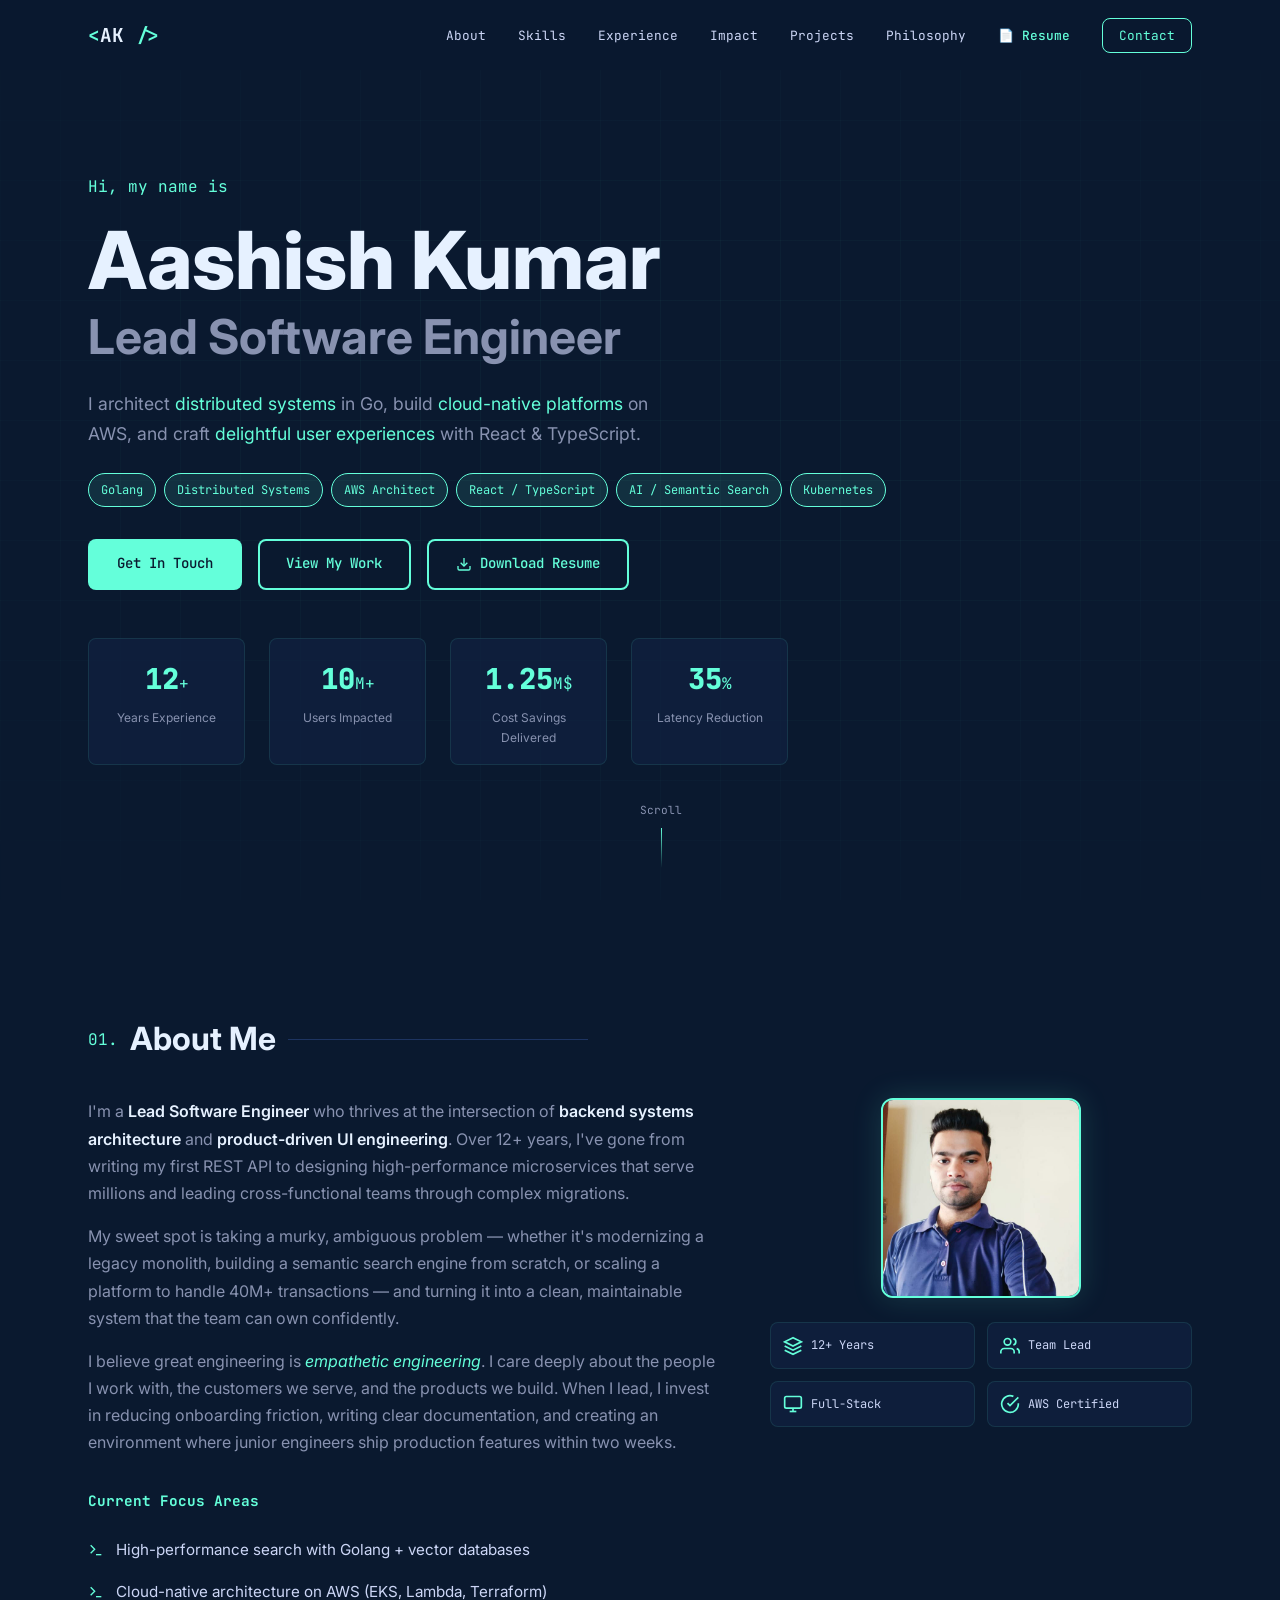
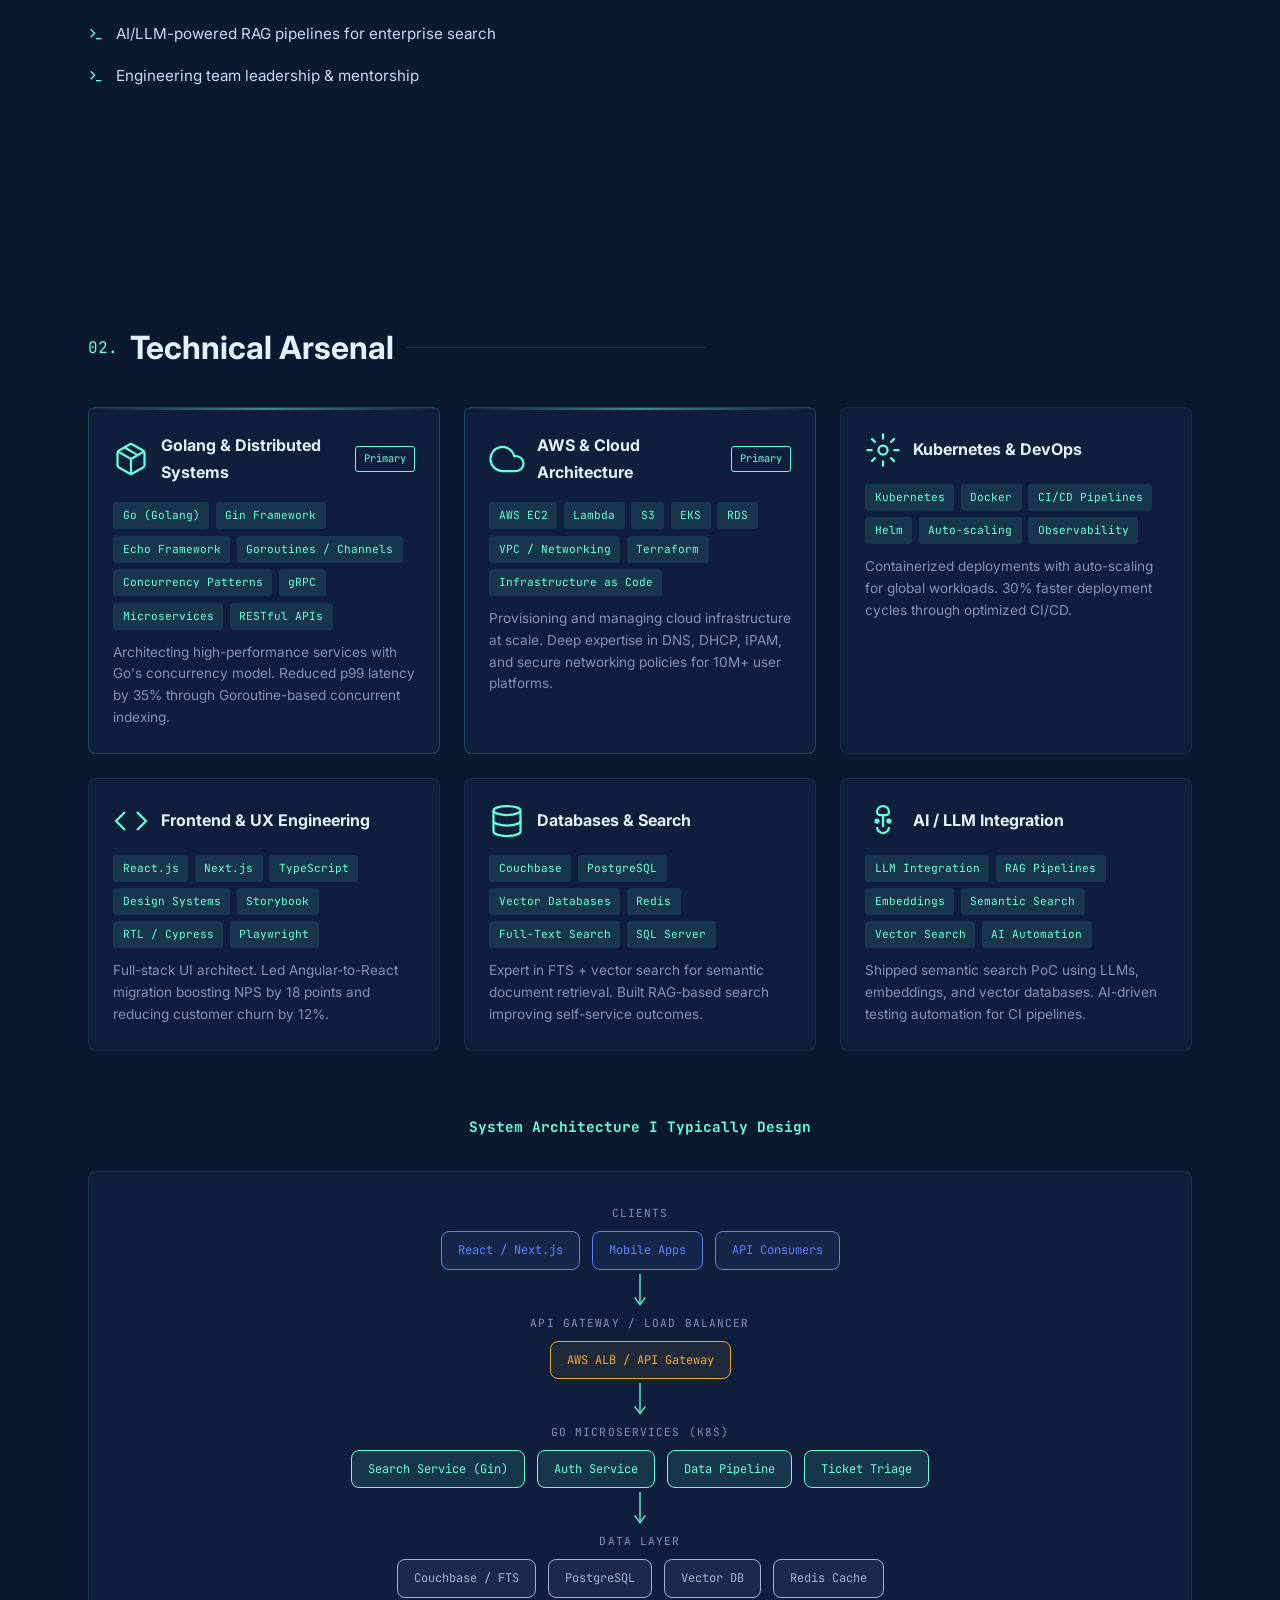
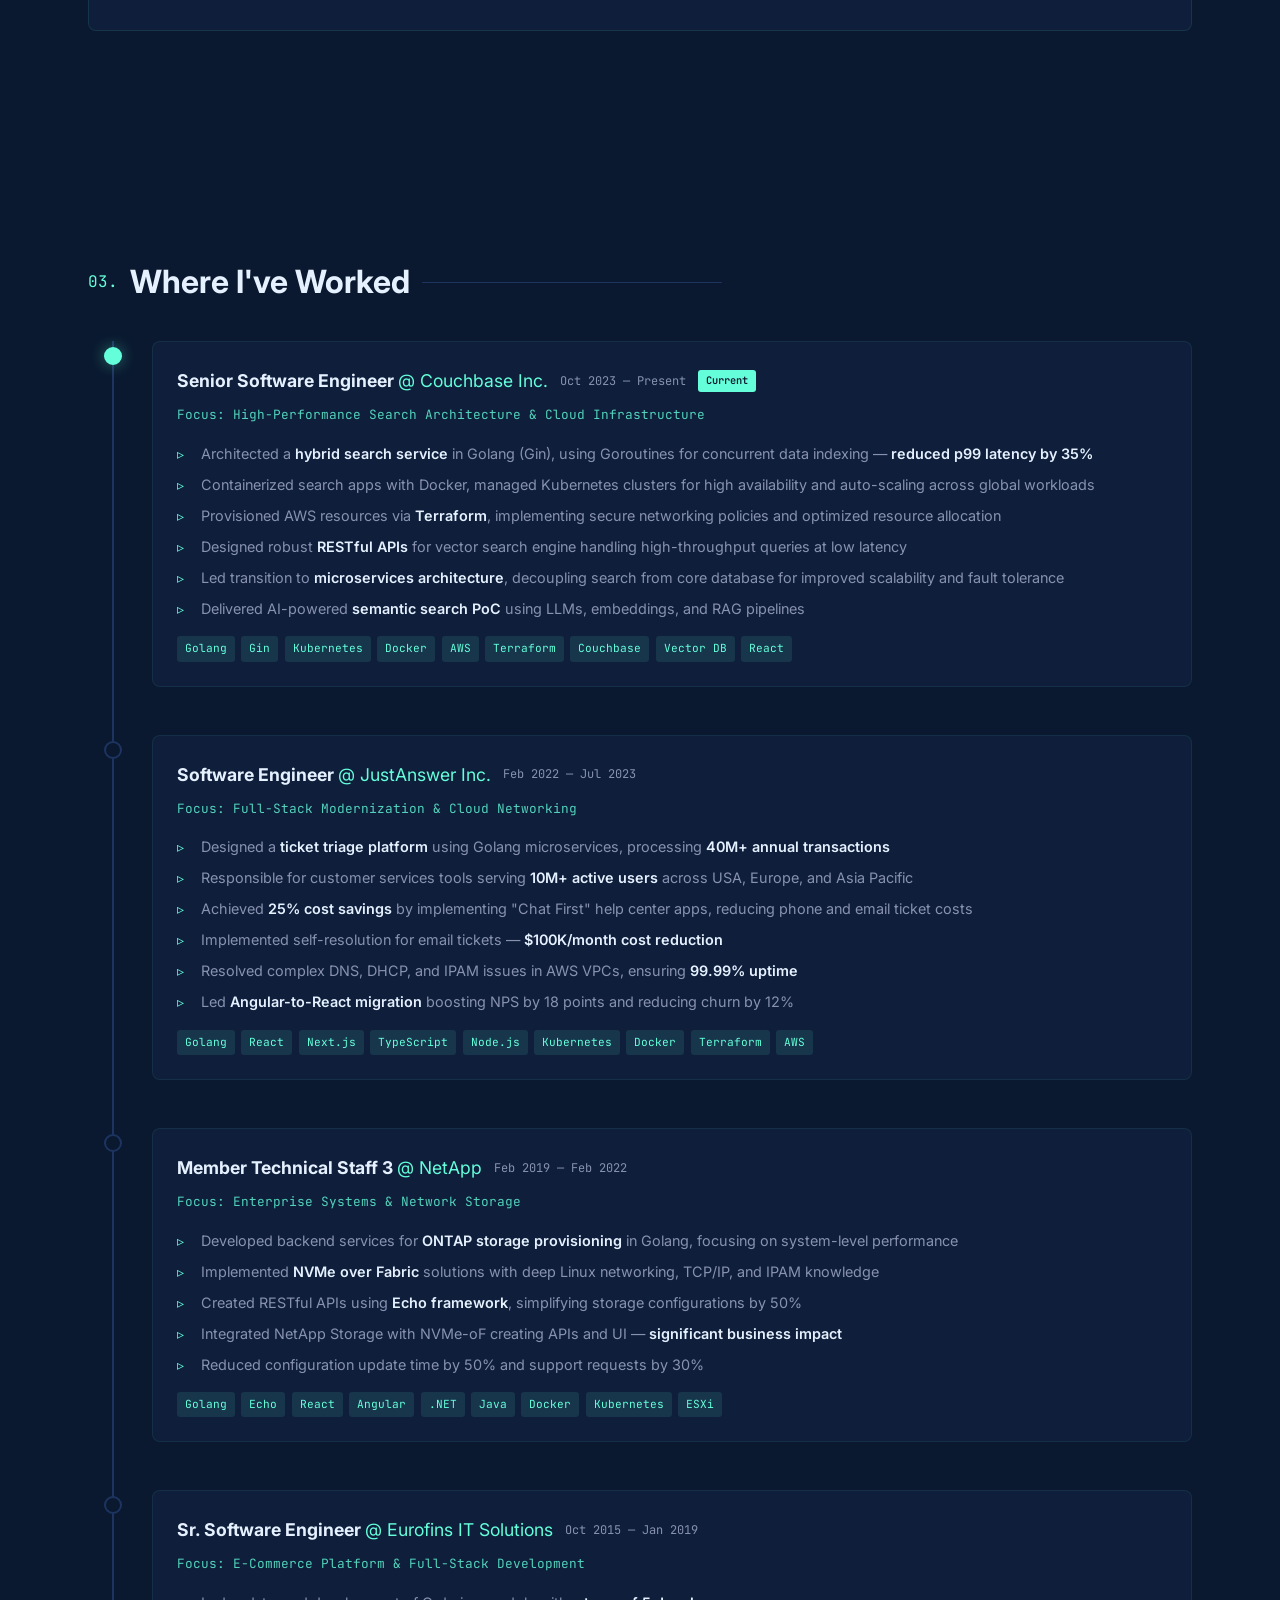
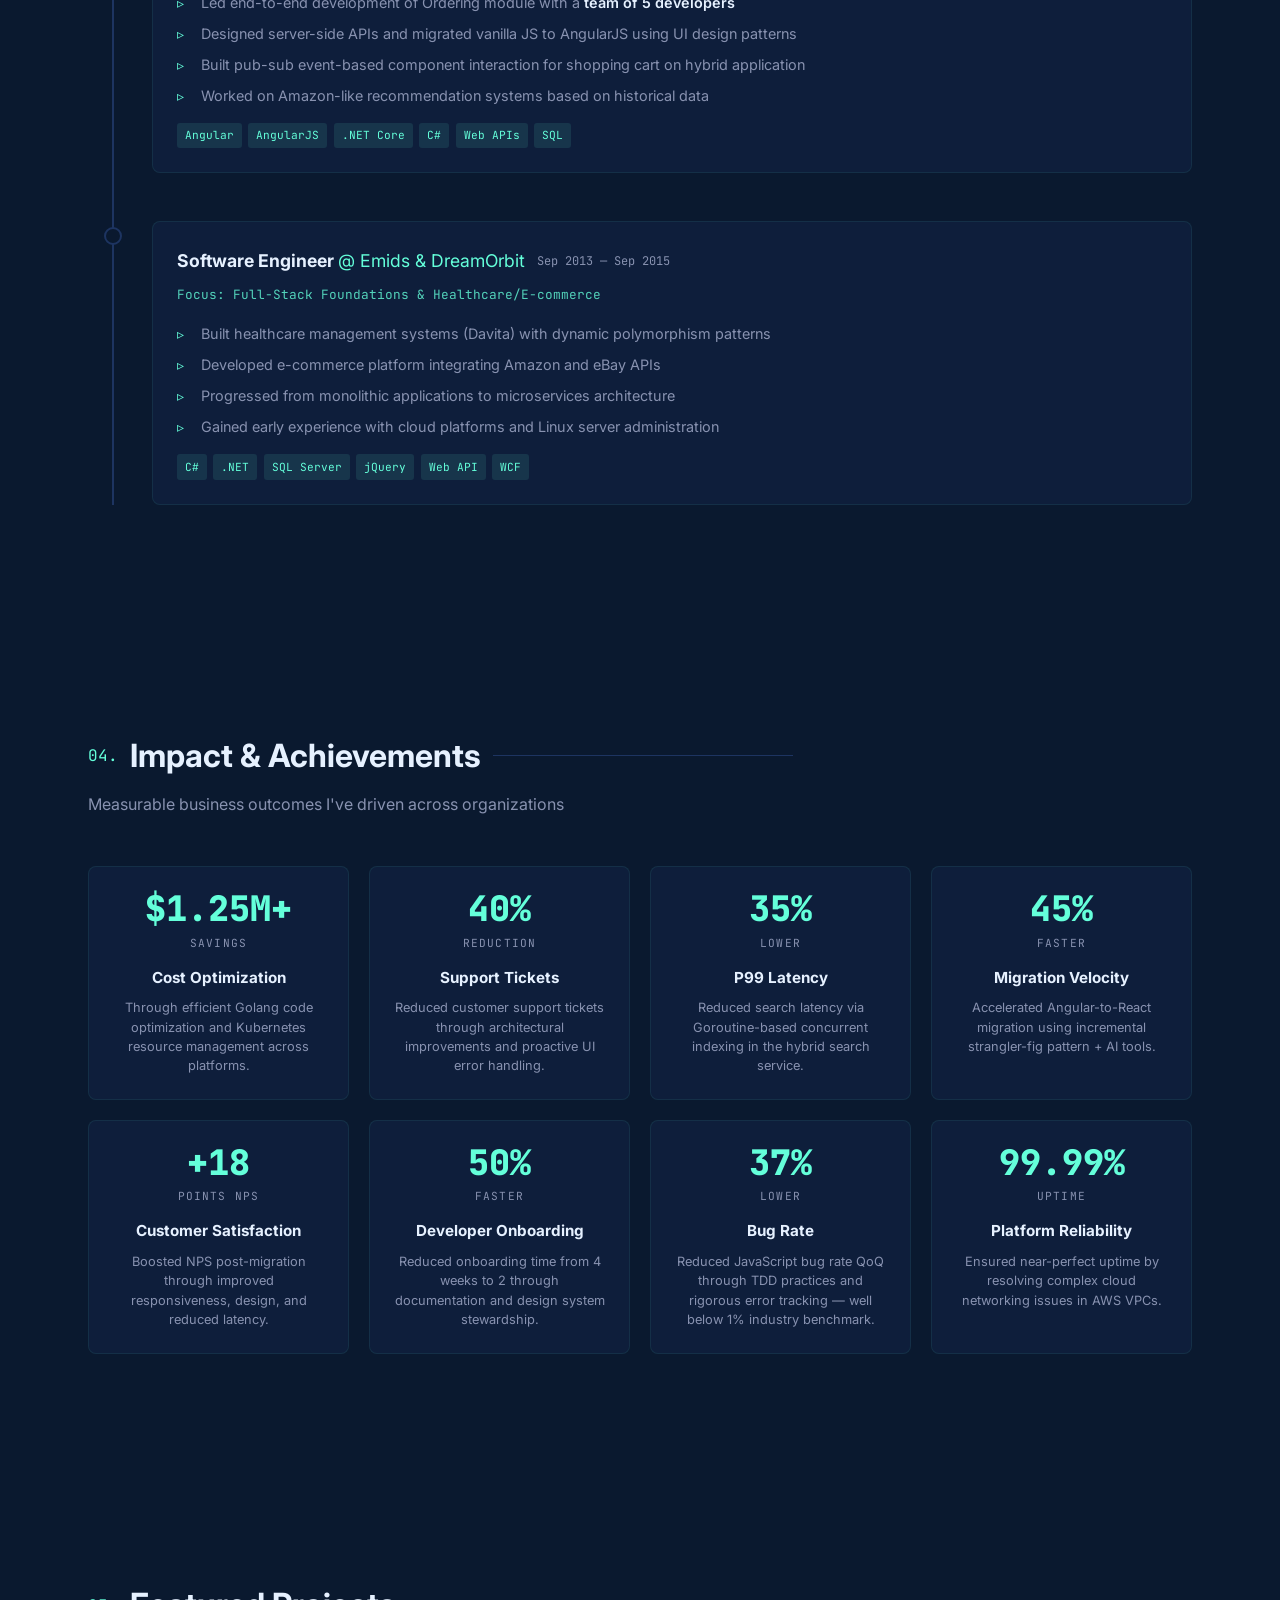
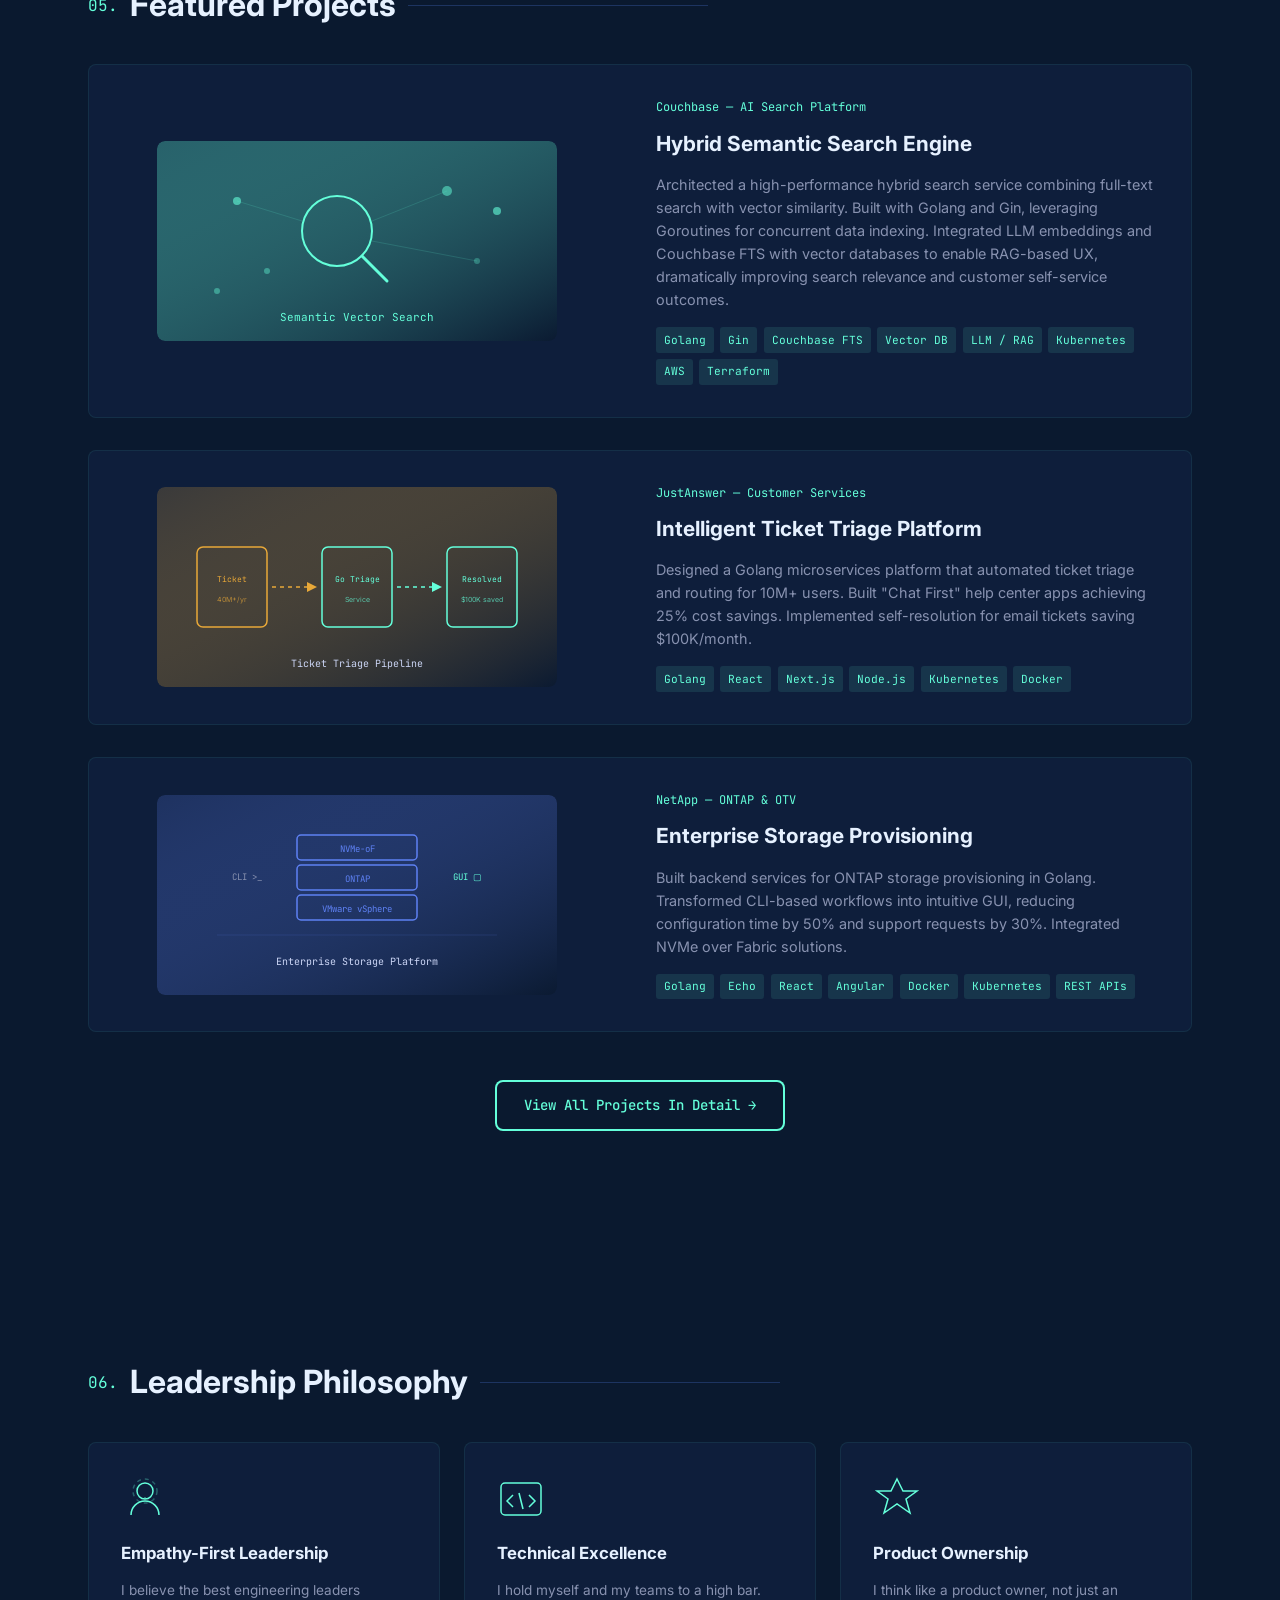
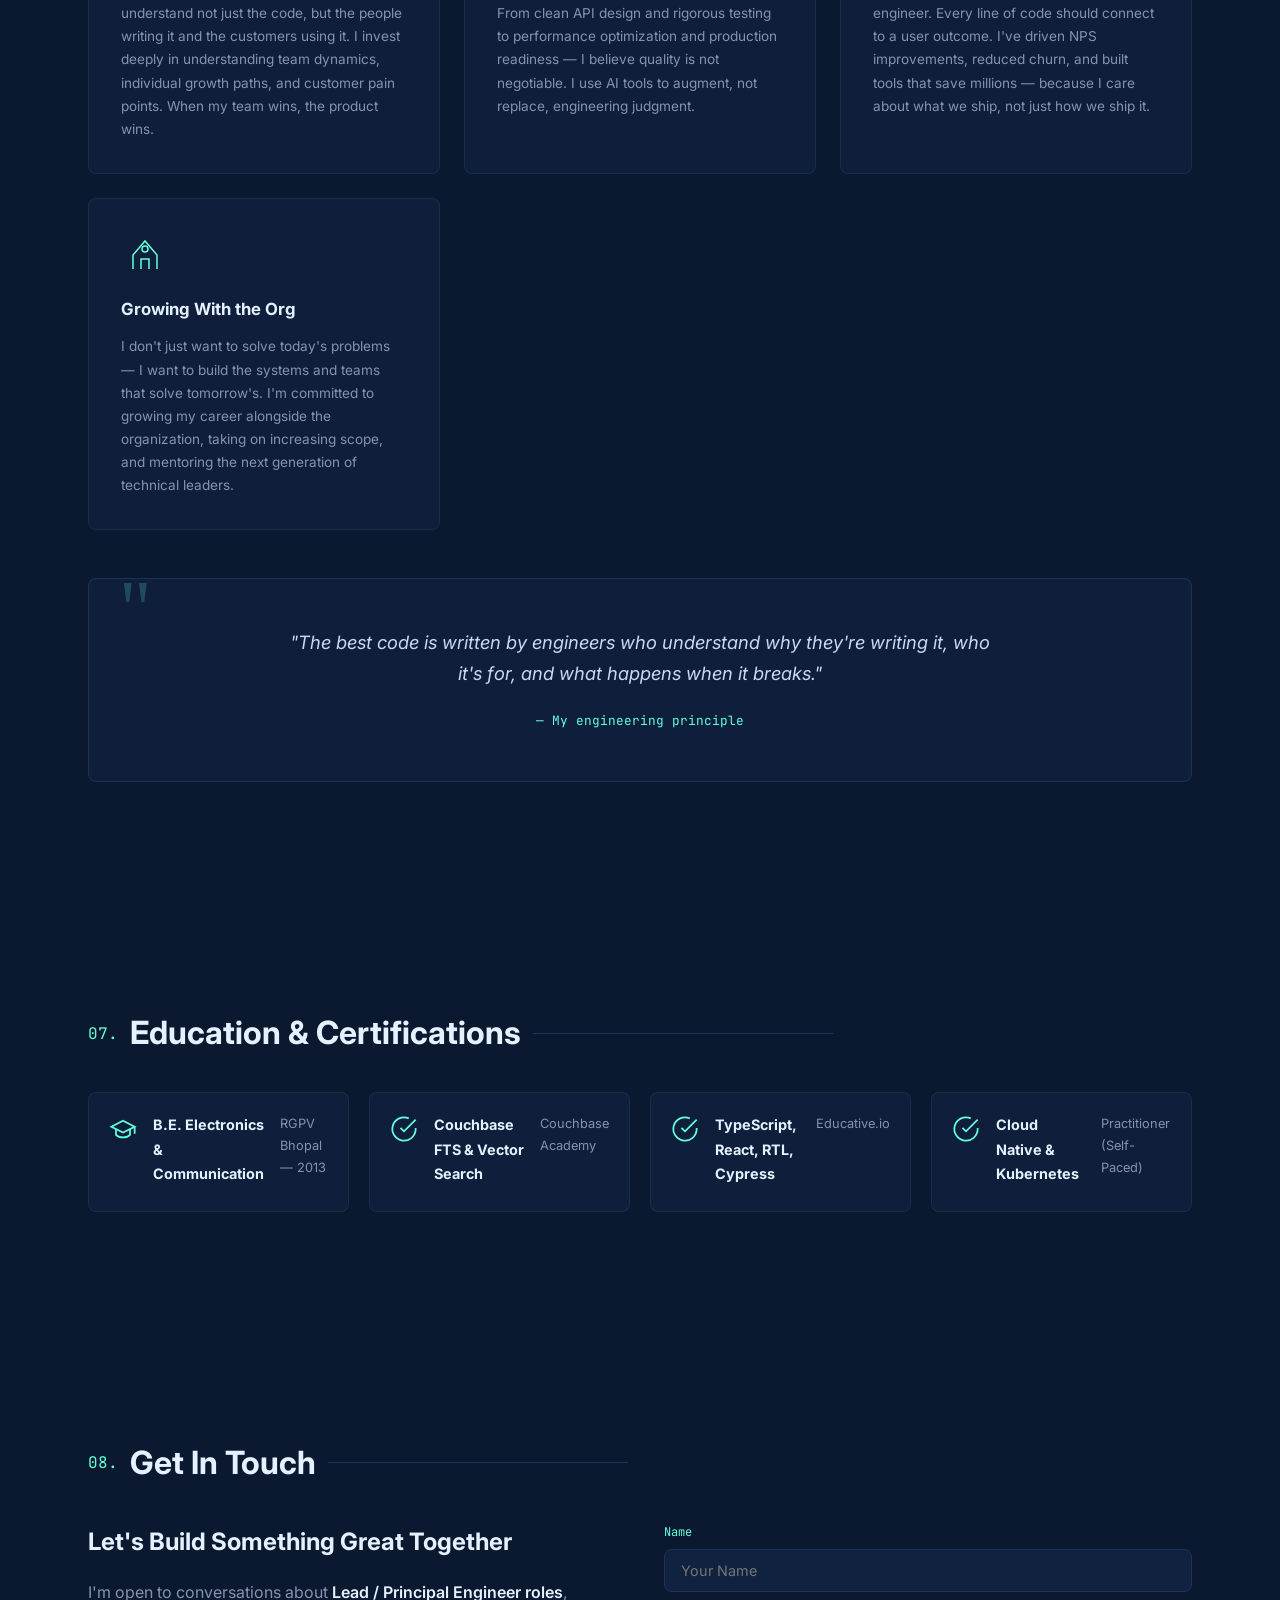
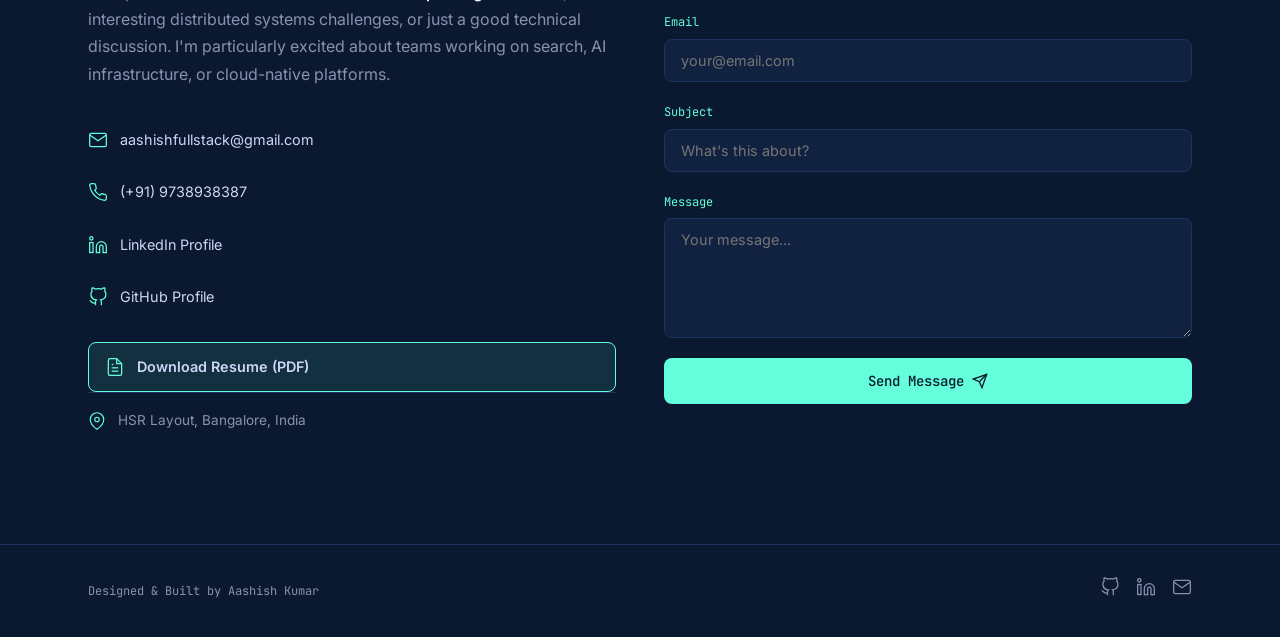
==== commit d740c939: "Refactor code structure for improved readability and maintainability" ====
--- a/index.html
+++ b/index.html
@@ -3,8 +3,77 @@
 <head>
   <meta charset="UTF-8" />
   <meta name="viewport" content="width=device-width, initial-scale=1.0" />
-  <title>Aashish Kumar — Lead Software Engineer</title>
-  <meta name="description" content="Aashish Kumar — Lead Software Engineer specializing in Golang, Distributed Systems, AWS Cloud Architecture, and Full-Stack Product Engineering." />
+  <title>Aashish Kumar — Lead Software Engineer | Golang, AWS, Distributed Systems</title>
+  <meta name="description" content="Aashish Kumar — Lead Software Engineer with 12+ years building scalable distributed systems in Golang, cloud-native platforms on AWS, and full-stack products with React & TypeScript. Expert in AI/semantic search, Kubernetes, and microservices architecture." />
+  <meta name="keywords" content="Aashish Kumar, Lead Software Engineer, Golang Developer, AWS Architect, Distributed Systems, Microservices, Kubernetes, React, TypeScript, Full Stack Engineer, Bangalore, Cloud Native, AI Search, Couchbase, Vector Database, RAG, Senior Engineer" />
+  <meta name="author" content="Aashish Kumar" />
+  <meta name="robots" content="index, follow" />
+  <link rel="canonical" href="https://aashishgithub.github.io/profile/" />
+
+  <!-- Open Graph / Facebook / LinkedIn -->
+  <meta property="og:type" content="website" />
+  <meta property="og:url" content="https://aashishgithub.github.io/profile/" />
+  <meta property="og:title" content="Aashish Kumar — Lead Software Engineer | Golang & AWS Architect" />
+  <meta property="og:description" content="12+ years building scalable distributed systems in Golang, cloud-native platforms on AWS, and full-stack products. $1.25M+ in cost savings delivered. Open to Lead/Principal roles." />
+  <meta property="og:image" content="https://aashishgithub.github.io/profile/assets/images/Aashish_Photo.jpg" />
+  <meta property="og:image:width" content="600" />
+  <meta property="og:image:height" content="600" />
+  <meta property="og:image:alt" content="Aashish Kumar — Lead Software Engineer" />
+  <meta property="og:site_name" content="Aashish Kumar Portfolio" />
+  <meta property="og:locale" content="en_US" />
+
+  <!-- LinkedIn specific -->
+  <meta property="profile:first_name" content="Aashish" />
+  <meta property="profile:last_name" content="Kumar" />
+  <meta name="linkedin:owner" content="aashish-kumar-0013" />
+
+  <!-- Twitter Card -->
+  <meta name="twitter:card" content="summary_large_image" />
+  <meta name="twitter:title" content="Aashish Kumar — Lead Software Engineer | Golang & AWS Architect" />
+  <meta name="twitter:description" content="12+ years building scalable distributed systems in Golang, cloud-native platforms on AWS, and full-stack products with React & TypeScript." />
+  <meta name="twitter:image" content="https://aashishgithub.github.io/profile/assets/images/Aashish_Photo.jpg" />
+  <meta name="twitter:image:alt" content="Aashish Kumar — Lead Software Engineer" />
+
+  <!-- Geo & Location -->
+  <meta name="geo.region" content="IN-KA" />
+  <meta name="geo.placename" content="Bangalore" />
+
+  <!-- Theme -->
+  <meta name="theme-color" content="#0a192f" />
+
+  <!-- Structured Data (JSON-LD) -->
+  <script type="application/ld+json">
+  {
+    "@context": "https://schema.org",
+    "@type": "Person",
+    "name": "Aashish Kumar",
+    "jobTitle": "Lead Software Engineer",
+    "url": "https://aashishgithub.github.io/profile/",
+    "image": "https://aashishgithub.github.io/profile/assets/images/Aashish_Photo.jpg",
+    "email": "aashishfullstack@gmail.com",
+    "telephone": "+919738938387",
+    "address": {
+      "@type": "PostalAddress",
+      "addressLocality": "Bangalore",
+      "addressRegion": "Karnataka",
+      "addressCountry": "IN"
+    },
+    "sameAs": [
+      "https://www.linkedin.com/in/aashish-kumar-0013/",
+      "https://github.com/aashishGitHub"
+    ],
+    "knowsAbout": ["Golang", "Distributed Systems", "AWS", "Kubernetes", "React", "TypeScript", "Microservices", "AI/Semantic Search", "Couchbase", "Vector Databases"],
+    "worksFor": {
+      "@type": "Organization",
+      "name": "Couchbase Inc."
+    },
+    "alumniOf": {
+      "@type": "CollegeOrUniversity",
+      "name": "RGPV Bhopal"
+    }
+  }
+  </script>
+
   <link rel="stylesheet" href="assets/css/style.css" />
   <link rel="preconnect" href="https://fonts.googleapis.com" />
   <link rel="preconnect" href="https://fonts.gstatic.com" crossorigin />
@@ -27,6 +96,7 @@
         <li><a href="#achievements">Impact</a></li>
         <li><a href="#projects">Projects</a></li>
         <li><a href="#philosophy">Philosophy</a></li>
+        <li><a href="assets/file/Resume.pdf" download class="nav__resume">📄 Resume</a></li>
         <li><a href="#contact" class="nav__cta">Contact</a></li>
       </ul>
     </div>
@@ -56,6 +126,10 @@
       <div class="hero__cta">
         <a href="#contact" class="btn btn--primary">Get In Touch</a>
         <a href="#experience" class="btn btn--outline">View My Work</a>
+        <a href="assets/file/Resume.pdf" download class="btn btn--download">
+          <svg viewBox="0 0 24 24" fill="none" stroke="currentColor" stroke-width="2" width="18" height="18"><path d="M21 15v4a2 2 0 0 1-2 2H5a2 2 0 0 1-2-2v-4"/><polyline points="7 10 12 15 17 10"/><line x1="12" y1="15" x2="12" y2="3"/></svg>
+          Download Resume
+        </a>
       </div>
       <div class="hero__stats">
         <div class="hero__stat">
@@ -129,18 +203,7 @@
         </div>
         <div class="about__visual">
           <div class="about__avatar">
-            <svg viewBox="0 0 200 200" class="about__avatar-svg">
-              <defs>
-                <linearGradient id="avatarGrad" x1="0%" y1="0%" x2="100%" y2="100%">
-                  <stop offset="0%" style="stop-color:#64ffda;stop-opacity:0.2" />
-                  <stop offset="100%" style="stop-color:#64ffda;stop-opacity:0.05" />
-                </linearGradient>
-              </defs>
-              <rect x="10" y="10" width="180" height="180" rx="12" fill="url(#avatarGrad)" stroke="#64ffda" stroke-width="1.5"/>
-              <circle cx="100" cy="78" r="32" fill="none" stroke="#64ffda" stroke-width="1.5"/>
-              <path d="M55 165 C55 130, 145 130, 145 165" fill="none" stroke="#64ffda" stroke-width="1.5"/>
-              <text x="100" y="195" text-anchor="middle" fill="#64ffda" font-size="8" font-family="JetBrains Mono">Lead Engineer</text>
-            </svg>
+            <img src="assets/images/Aashish_Photo.jpg" alt="Aashish Kumar — Lead Software Engineer" class="about__avatar-img" />
           </div>
           <div class="about__info-cards">
             <div class="info-card">
@@ -805,6 +868,10 @@
               <span>GitHub Profile</span>
             </a>
           </div>
+          <a href="assets/file/Resume.pdf" download class="contact__link contact__link--resume">
+              <svg viewBox="0 0 24 24" fill="none" stroke="currentColor" stroke-width="1.5"><path d="M14 2H6a2 2 0 0 0-2 2v16a2 2 0 0 0 2 2h12a2 2 0 0 0 2-2V8z"/><polyline points="14 2 14 8 20 8"/><line x1="16" y1="13" x2="8" y2="13"/><line x1="16" y1="17" x2="8" y2="17"/><polyline points="10 9 9 9 8 9"/></svg>
+              <span>Download Resume (PDF)</span>
+            </a>
           <div class="contact__location">
             <svg viewBox="0 0 24 24" fill="none" stroke="currentColor" stroke-width="1.5"><path d="M21 10c0 7-9 13-9 13s-9-6-9-13a9 9 0 0 1 18 0z"/><circle cx="12" cy="10" r="3"/></svg>
             <span>HSR Layout, Bangalore, India</span>
--- a/assets/css/style.css
+++ b/assets/css/style.css
@@ -82,6 +82,19 @@
   background: var(--color-accent-dim);
 }
 .btn--full { width: 100%; justify-content: center; }
+.btn--download {
+  background: transparent;
+  color: var(--color-accent);
+  box-shadow: inset 0 0 0 2px var(--color-accent);
+  display: inline-flex;
+  align-items: center;
+  gap: 0.5rem;
+}
+.btn--download:hover {
+  background: var(--color-accent);
+  color: var(--color-bg);
+}
+.btn--download svg { flex-shrink: 0; }
 
 /* ---------- NAVIGATION ---------- */
 .nav {
@@ -143,6 +156,12 @@
   color: var(--color-accent) !important;
 }
 .nav__cta:hover { background: var(--color-accent-dim) !important; }
+.nav__resume {
+  color: var(--color-accent) !important;
+  font-weight: 500;
+  transition: var(--transition);
+}
+.nav__resume:hover { opacity: 0.8; }
 
 /* Mobile toggle */
 .nav__toggle {
@@ -364,7 +383,8 @@
 }
 .about__focus-areas .icon { width: 16px; height: 16px; color: var(--color-accent); flex-shrink: 0; }
 .about__visual { display: flex; flex-direction: column; align-items: center; gap: 1.5rem; }
-.about__avatar { width: 200px; height: 200px; }
+.about__avatar { width: 200px; height: 200px; border-radius: 12px; overflow: hidden; border: 2px solid var(--color-accent); box-shadow: 0 0 30px rgba(100, 255, 218, 0.15); }
+.about__avatar-img { width: 100%; height: 100%; object-fit: cover; display: block; }
 .about__avatar-svg { width: 100%; height: 100%; }
 .about__info-cards {
   display: grid;
@@ -880,6 +900,18 @@
 }
 .contact__link:hover { color: var(--color-accent); transform: translateX(4px); }
 .contact__link svg { width: 20px; height: 20px; color: var(--color-accent); flex-shrink: 0; }
+.contact__link--resume {
+  background: var(--color-accent-dim);
+  border: 1px solid var(--color-accent);
+  border-radius: var(--border-radius);
+  padding: 0.75rem 1rem;
+  font-weight: 600;
+}
+.contact__link--resume:hover {
+  background: var(--color-accent);
+  color: var(--color-bg);
+}
+.contact__link--resume:hover svg { stroke: var(--color-bg); }
 .contact__location {
   display: flex;
   align-items: center;
